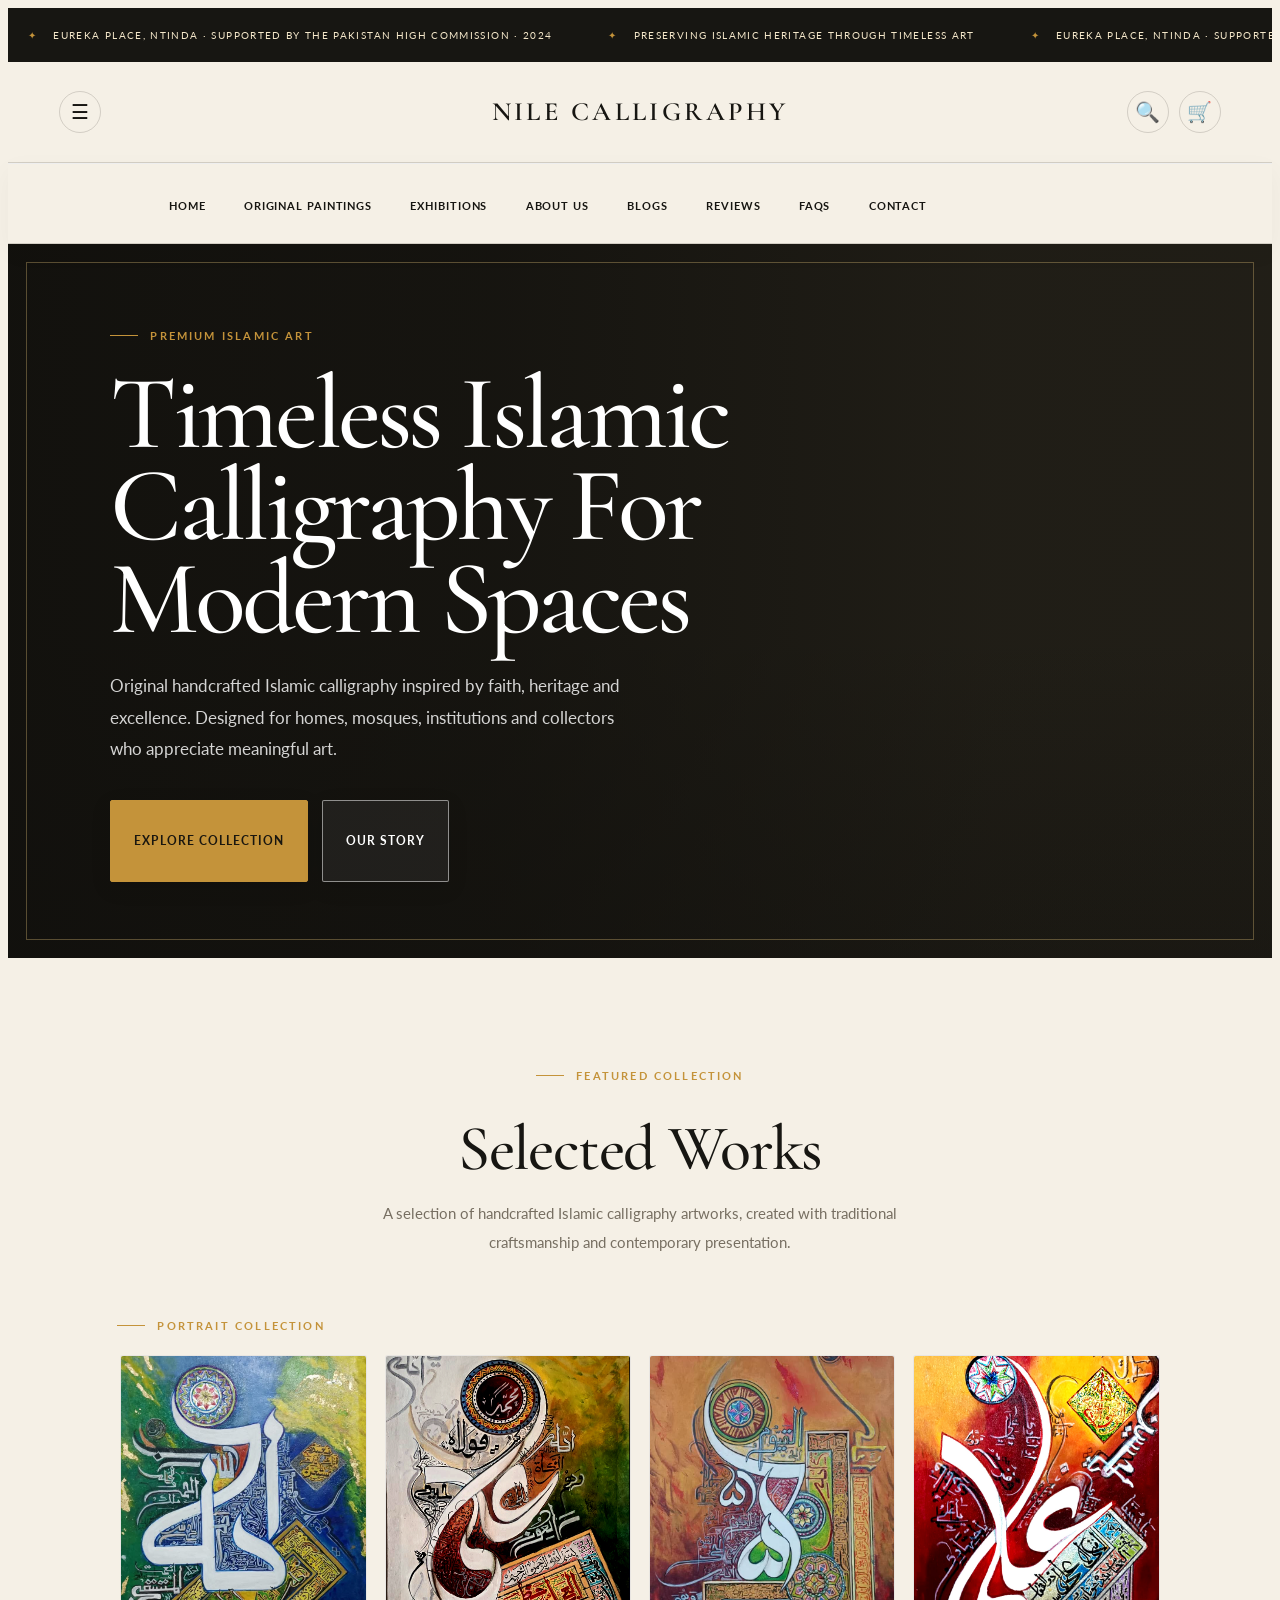
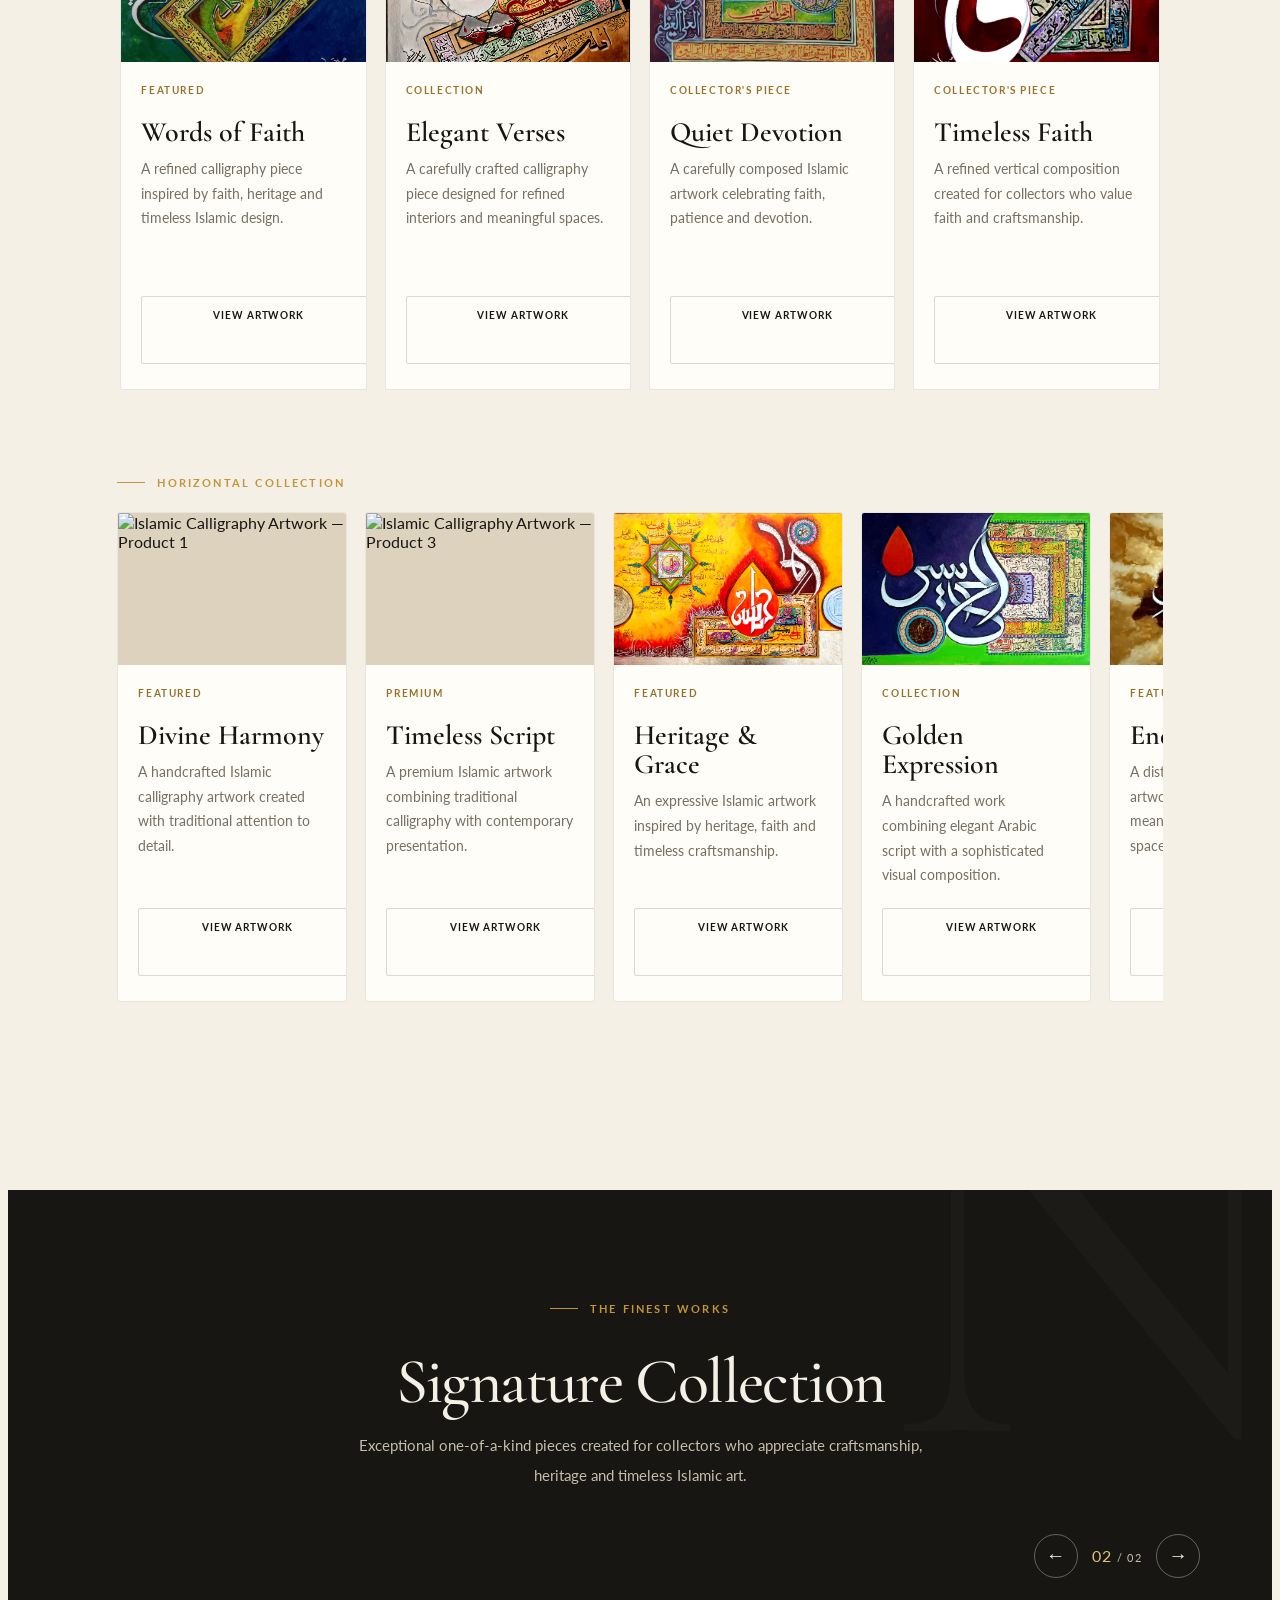
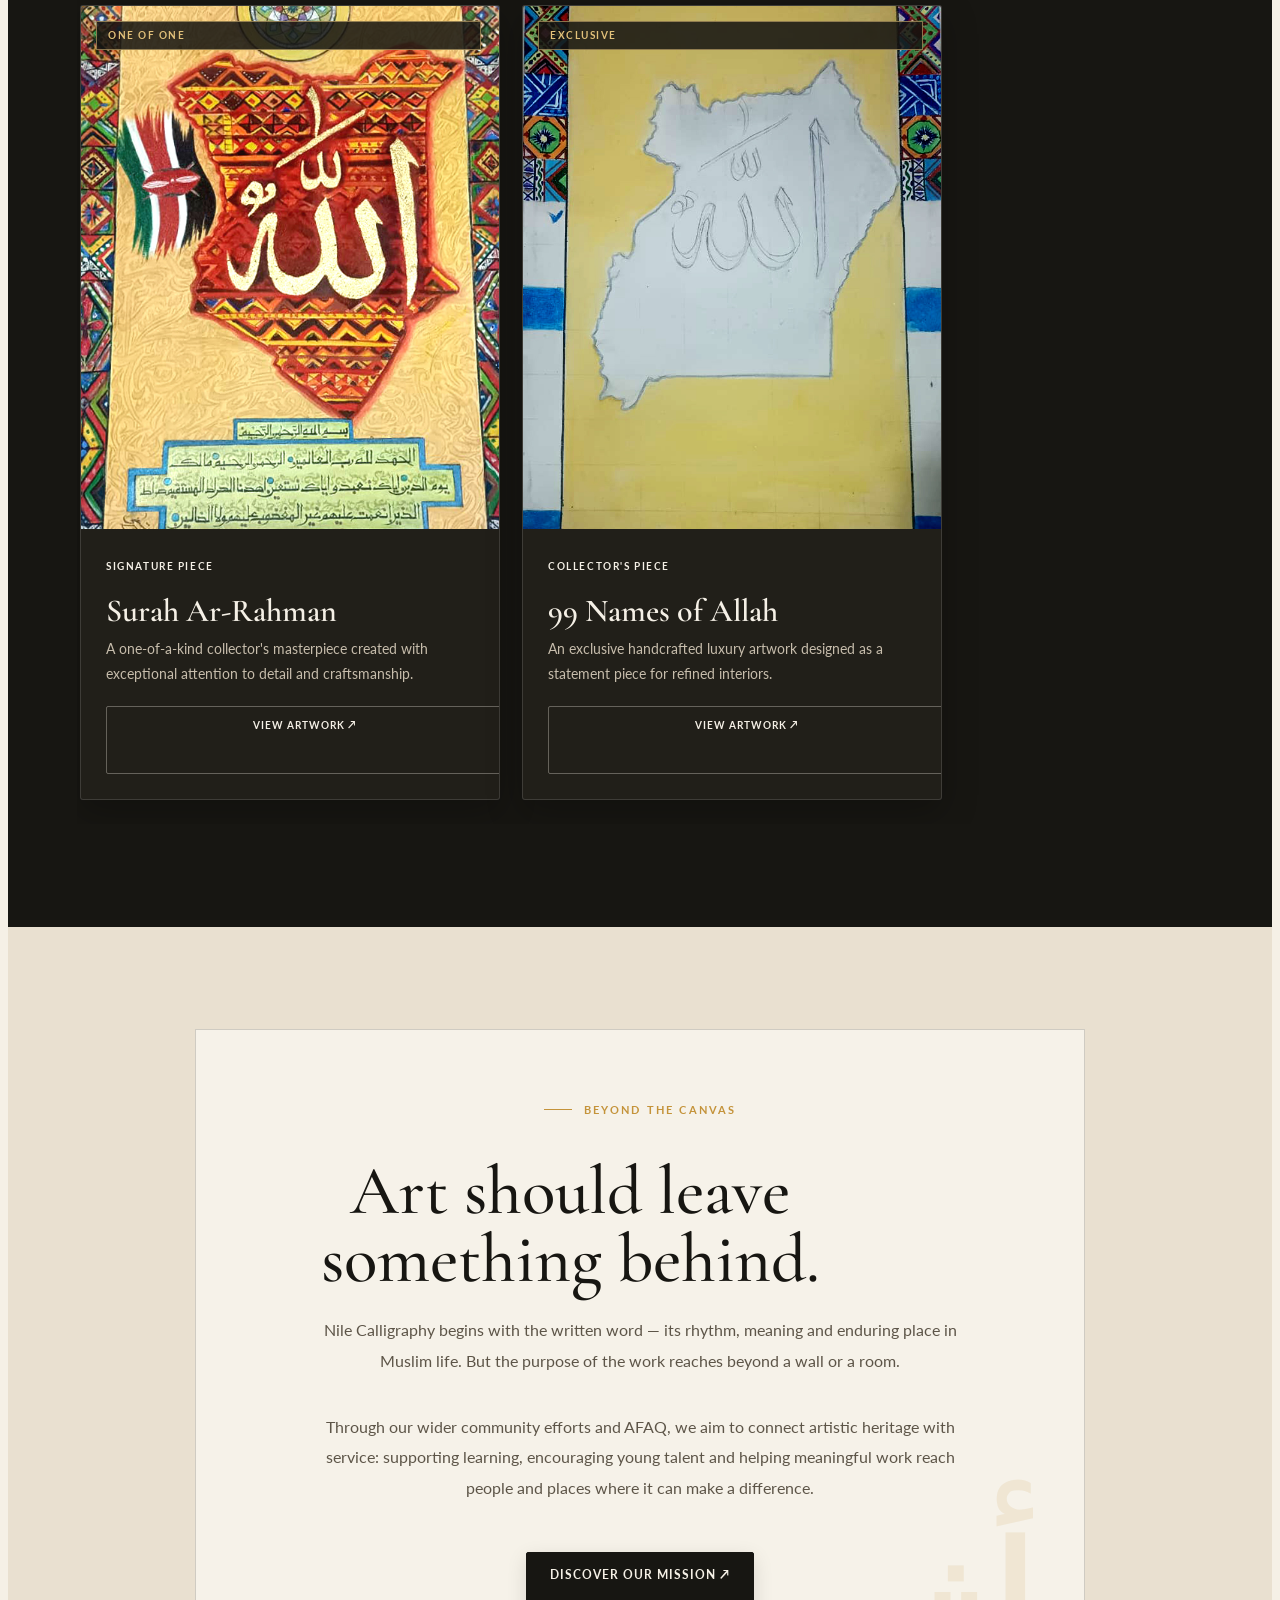
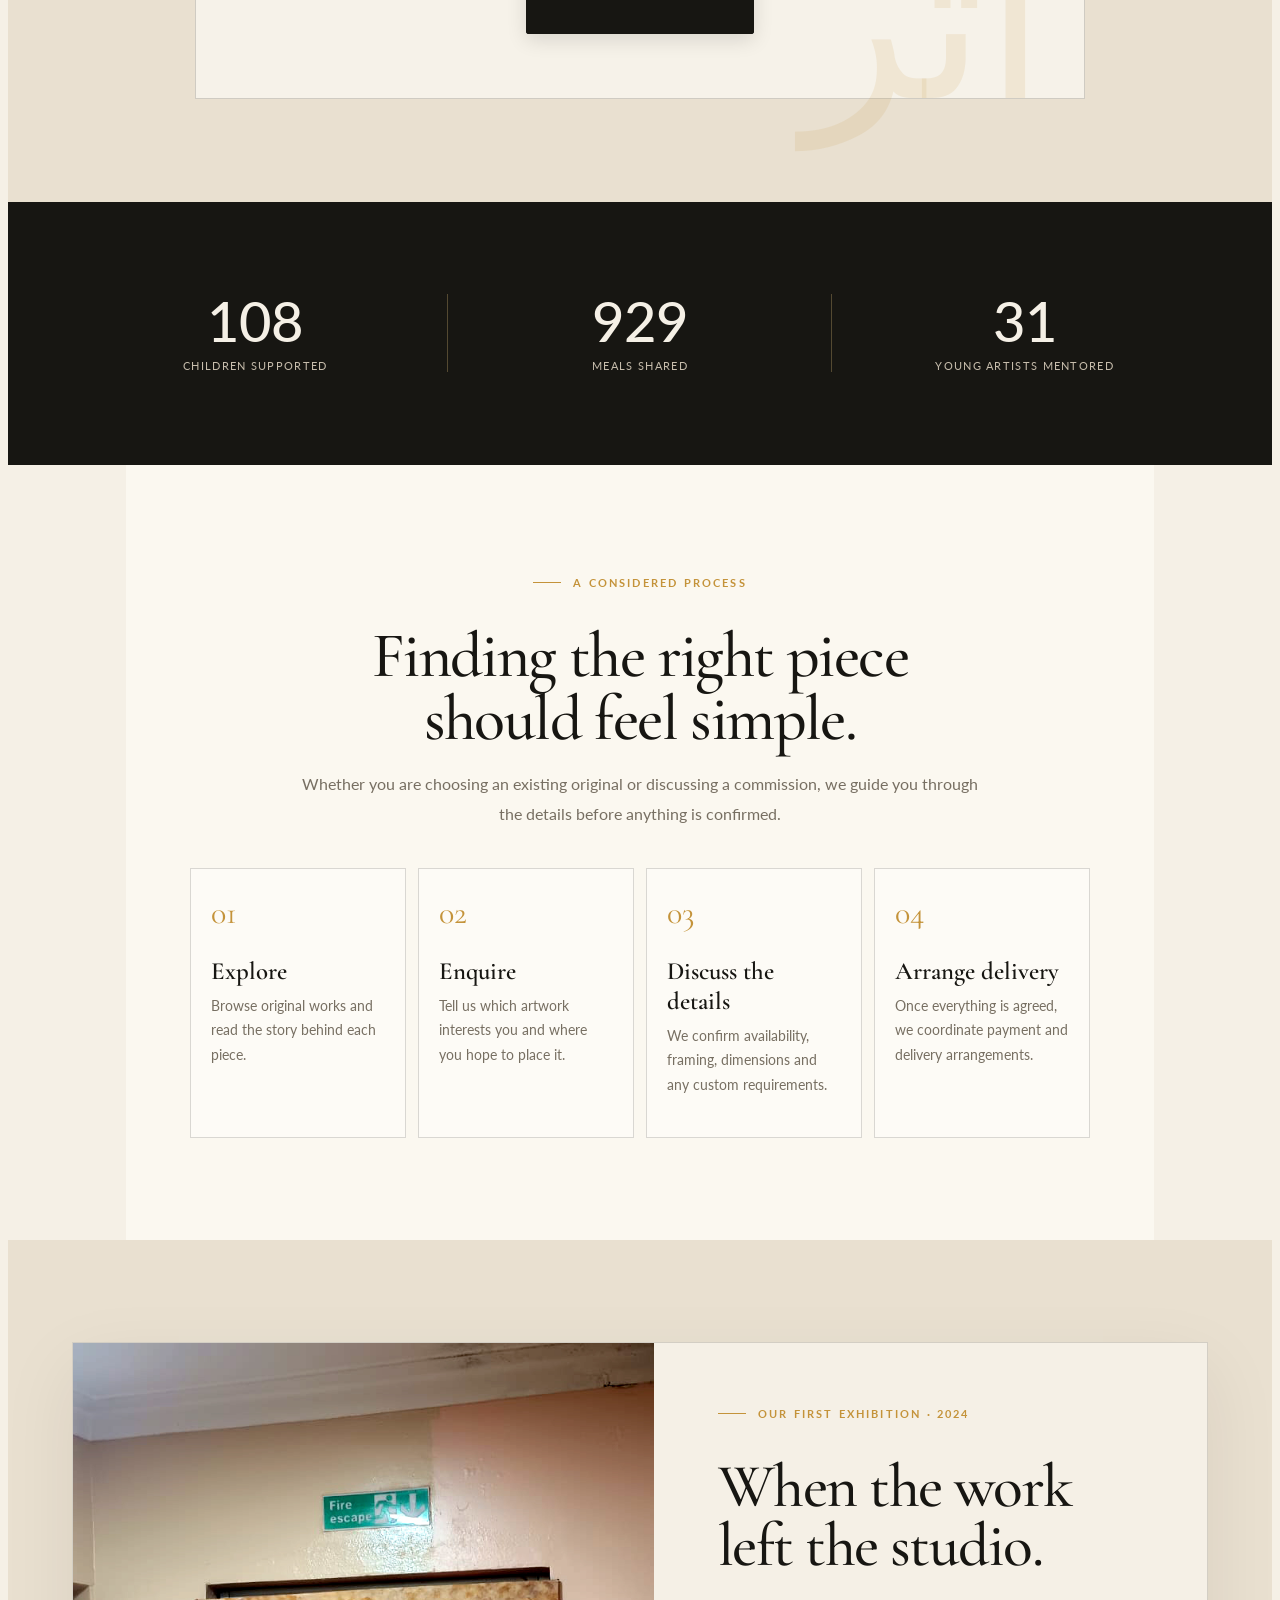
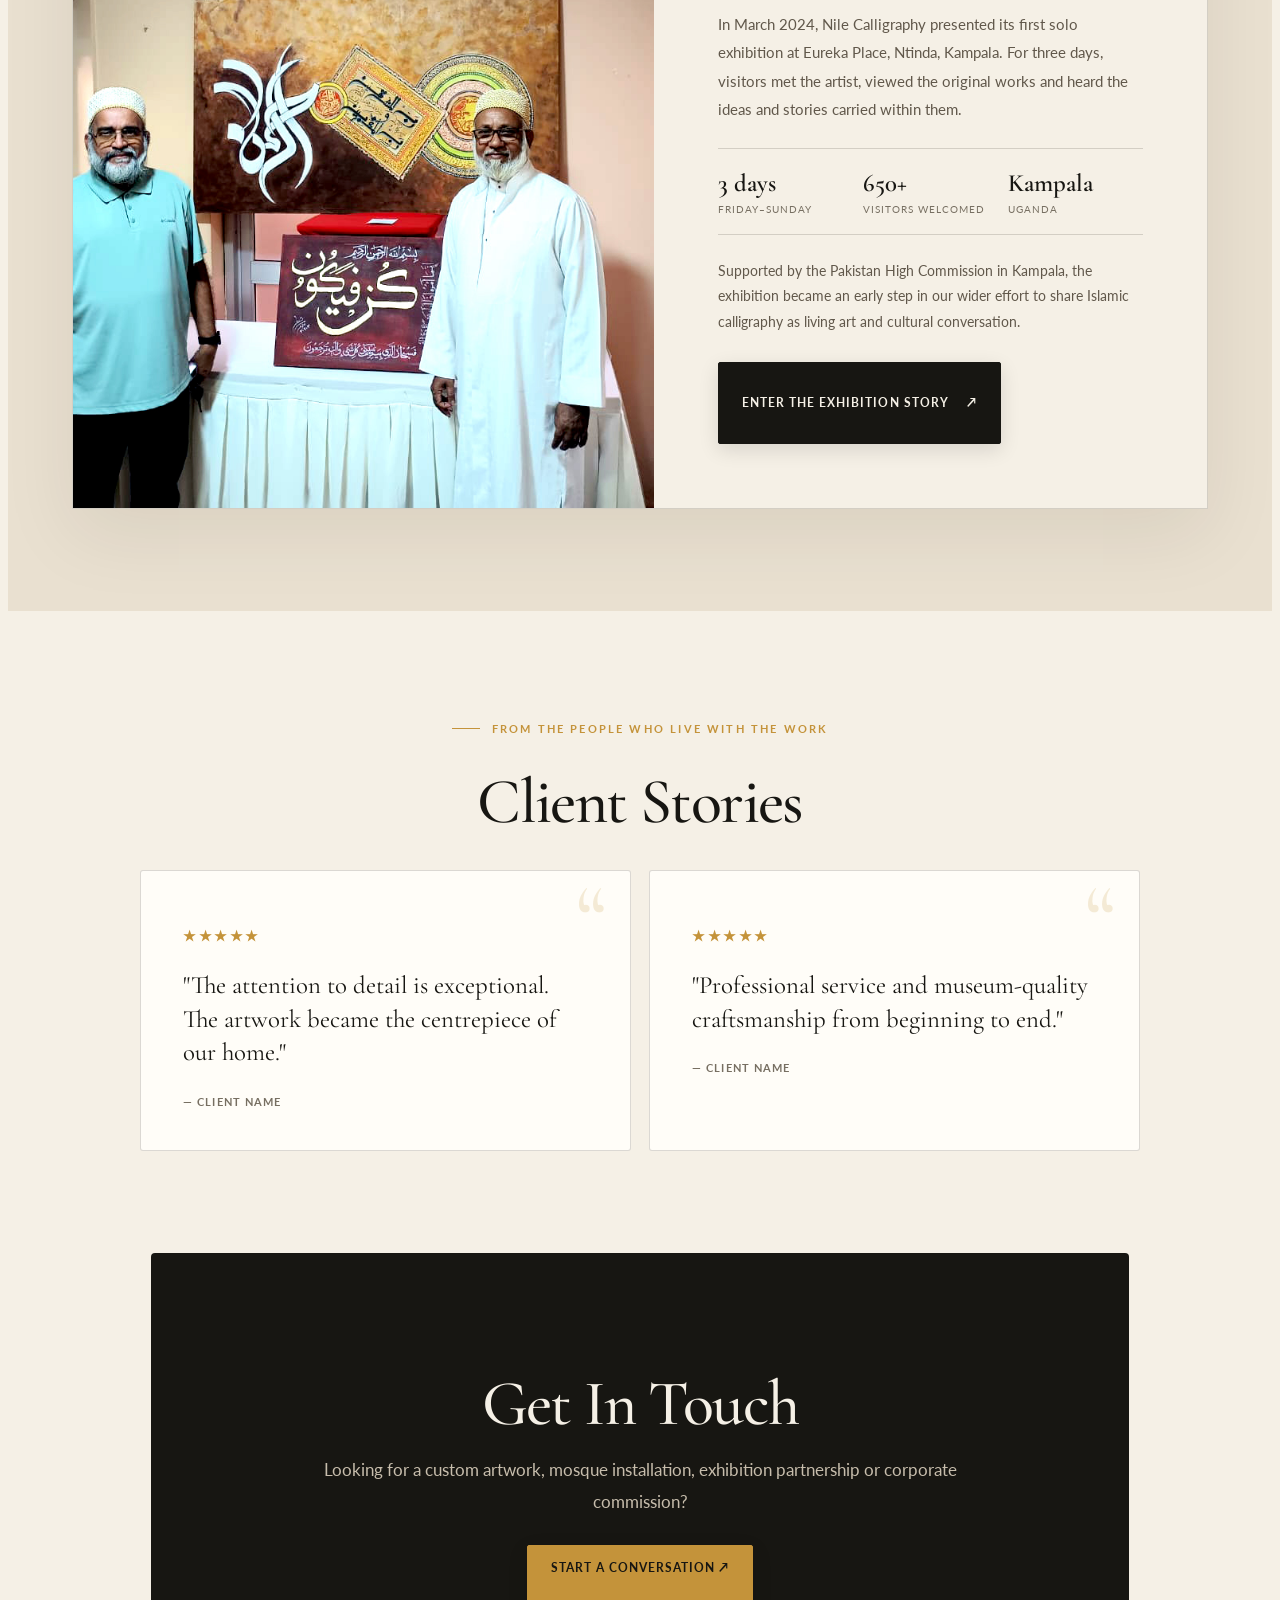
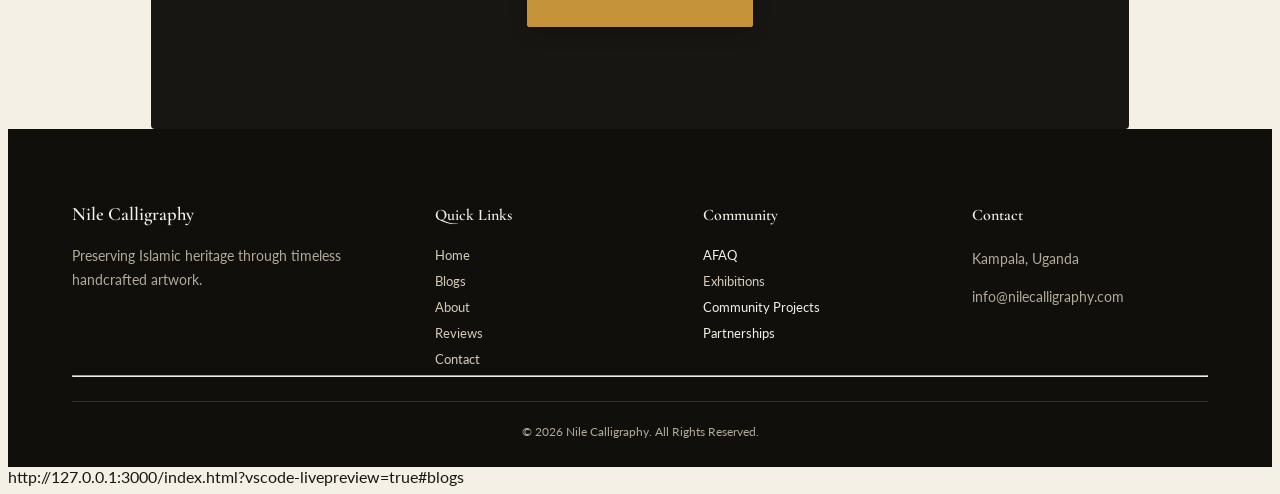
==== index.html @ 3a368642 "Version 2.5 Version 2.5 with mobile responsiveness and art work pics" ====
<!DOCTYPE html>

<html lang="en">
<head>
<meta charset="utf-8"/>
<meta content="width=device-width, initial-scale=1.0" name="viewport"/>
<meta content="Nile Calligraphy creates premium handcrafted Islamic calligraphy, luxury Arabic artwork and meaningful collections inspired by faith, heritage and excellence." name="description"/>
<meta content="Islamic Calligraphy, Arabic Art, Uganda, Luxury Art, Nile Calligraphy" name="keywords"/>
<meta content="Nile Calligraphy" name="author"/>
<title>
        Nile Calligraphy | Premium Islamic Art
    </title>
<link href="css/variables.css" rel="stylesheet"/>
<link href="css/style.css" rel="stylesheet"/>
<link href="css/header.css" rel="stylesheet"/>
<link href="css/hero.css" rel="stylesheet"/>
<link href="css/products.css" rel="stylesheet"/>
<link href="css/sections.css" rel="stylesheet"/>
<link href="css/footer.css" rel="stylesheet"/>
<link href="css/responsive.css" rel="stylesheet"/>
<link href="css/homepage-premium.css" rel="stylesheet"/>
<link href="https://fonts.googleapis.com" rel="preconnect"/>
<link crossorigin="" href="https://fonts.gstatic.com" rel="preconnect"/>
<link href="https://fonts.googleapis.com/css2?family=Cormorant+Garamond:wght@500;600;700&amp;family=Lato:wght@300;400;700&amp;display=swap" rel="stylesheet"/>
</head>
<body>
<!-- Announcement -->
<div aria-label="Exhibition recognition" class="announcement">
<div class="announcement-track">
<span>Eureka Place, Ntinda · Supported by the Pakistan High Commission · 2024</span>
<span aria-hidden="true">Preserving Islamic heritage through timeless art</span>
<span aria-hidden="true">Eureka Place, Ntinda · Supported by the Pakistan High Commission · 2024</span>
<span aria-hidden="true">Preserving Islamic heritage through timeless art</span>
</div>
</div>
<!-- Header -->
<header class="top-header">
<div class="left-tools">
<button aria-controls="primary-nav" aria-expanded="false" aria-label="Open navigation" class="menu-btn">

                ☰

            </button>
</div>
<div class="logo">
<a href="index.html">
<h1>

                    NILE CALLIGRAPHY

                </h1>
</a>
</div>
<div class="right-tools">
<button aria-label="Search">

                🔍

            </button>
<button aria-label="Shopping Cart">

                🛒

            </button>
</div>
</header>
<!-- Navigation -->
<nav id="primary-nav">
<ul>
<li><a href="index.html">Home</a></li>
<li><a href="pages/original-paintings.html">Original Paintings</a></li>
<li><a href="pages/exhibitions.html">Exhibitions</a></li>
<li><a href="pages/about.html">About Us</a></li>
<li><a href="pages/blogs.html">Blogs</a></li>
<li><a href="pages/reviews.html">Reviews</a></li>
<li><a href="pages/FAQ.html">FAQs</a></li>
<li><a href="pages/contact.html">Contact</a></li>
</ul>
</nav>
<main>
<!-- Hero -->
<section aria-labelledby="hero-title" class="hero" id="home">
<div class="hero-overlay">
<div class="hero-content">
<span class="hero-tag">

                        Premium Islamic Art

                    </span>
<h2 id="hero-title">

                        Timeless Islamic<br/>

                        Calligraphy For<br/>

                        Modern Spaces

                    </h2>
<p>

                        Original handcrafted Islamic calligraphy inspired by faith,
                        heritage and excellence. Designed for homes, mosques,
                        institutions and collectors who appreciate meaningful art.

                    </p>
<div class="hero-buttons">
<a class="primary-btn" href="#shop">

                            Explore Collection

                        </a>
<a class="secondary-btn" href="#about">

                            Our Story

                        </a>
</div>
</div>
</div>
</section>
<!-- ===========================================
     FEATURED COLLECTION
=========================================== -->
<section aria-labelledby="collection-title" class="gallery reveal-section" id="collection">
<div class="section-header">
<span class="section-tag">
            Featured Collection
        </span>
<h2 id="collection-title">Selected Works</h2>
<p>
            A selection of handcrafted Islamic calligraphy artworks,
            created with traditional craftsmanship and contemporary
            presentation.
        </p>
</div>
<!-- Portrait Collection -->
<div class="artwork-row-section">
<div class="artwork-row-header">
<span class="section-tag">Portrait Collection</span>
</div>
<div class="artwork-row">
<article class="gallery-card">
<div class="gallery-image portrait-image">
<img alt="Islamic Calligraphy Artwork — Product 2" loading="lazy" src="images/product2.jpeg"/>
</div>
<div class="gallery-card-content">
<span class="gallery-card-tag">Featured</span>
<h3>Words of Faith</h3>
<p>A refined calligraphy piece inspired by faith, heritage and timeless Islamic design.</p>
<a class="primary-btn" href="pages/original-paintings.html#words-of-faith">View Artwork</a>
</div>
</article>
<article class="gallery-card">
<div class="gallery-image portrait-image">
<img alt="Islamic Calligraphy Artwork — Product 4" loading="lazy" src="images/product4.jpg"/>
</div>
<div class="gallery-card-content">
<span class="gallery-card-tag">Collection</span>
<h3>Elegant Verses</h3>
<p>A carefully crafted calligraphy piece designed for refined interiors and meaningful spaces.</p>
<a class="primary-btn" href="pages/original-paintings.html#elegant-verses">View Artwork</a>
</div>
</article>
<article class="gallery-card">
<div class="gallery-image portrait-image">
<img alt="Islamic Calligraphy Artwork — Product 8" loading="lazy" src="images/product8.jpeg"/>
</div>
<div class="gallery-card-content">
<span class="gallery-card-tag">Collector's Piece</span>
<h3>Quiet Devotion</h3>
<p>A carefully composed Islamic artwork celebrating faith, patience and devotion.</p>
<a class="primary-btn" href="pages/original-paintings.html#quiet-devotion">View Artwork</a>
</div>
</article>
<article class="gallery-card">
<div class="gallery-image portrait-image">
<img alt="Islamic Calligraphy Artwork — Product 11" loading="lazy" src="images/product11.jpg"/>
</div>
<div class="gallery-card-content">
<span class="gallery-card-tag">Collector's Piece</span>
<h3>Timeless Faith</h3>
<p>A refined vertical composition created for collectors who value faith and craftsmanship.</p>
<a class="primary-btn" href="pages/original-paintings.html#timeless-faith">View Artwork</a>
</div>
</article>
</div>
</div>
<!-- Horizontal Collection -->
<div class="artwork-row-section horizontal-artwork-section">
<div class="artwork-row-header">
<span class="section-tag">Horizontal Collection</span>
</div>
<div class="artwork-row">
<article class="gallery-card">
<div class="gallery-image horizontal-image">
<img alt="Islamic Calligraphy Artwork — Product 1" loading="lazy" src="images/product1.jpg"/>
</div>
<div class="gallery-card-content">
<span class="gallery-card-tag">Featured</span>
<h3>Divine Harmony</h3>
<p>A handcrafted Islamic calligraphy artwork created with traditional attention to detail.</p>
<a class="primary-btn" href="pages/original-paintings.html#divine-harmony">View Artwork</a>
</div>
</article>
<article class="gallery-card">
<div class="gallery-image horizontal-image">
<img alt="Islamic Calligraphy Artwork — Product 3" loading="lazy" src="images/product3.jpg"/>
</div>
<div class="gallery-card-content">
<span class="gallery-card-tag">Premium</span>
<h3>Timeless Script</h3>
<p>A premium Islamic artwork combining traditional calligraphy with contemporary presentation.</p>
<a class="primary-btn" href="pages/original-paintings.html#timeless-script">View Artwork</a>
</div>
</article>
<article class="gallery-card">
<div class="gallery-image horizontal-image">
<img alt="Islamic Calligraphy Artwork — Product 5" loading="lazy" src="images/product5.jpg"/>
</div>
<div class="gallery-card-content">
<span class="gallery-card-tag">Featured</span>
<h3>Heritage &amp; Grace</h3>
<p>An expressive Islamic artwork inspired by heritage, faith and timeless craftsmanship.</p>
<a class="primary-btn" href="pages/original-paintings.html#heritage-grace">View Artwork</a>
</div>
</article>
<article class="gallery-card">
<div class="gallery-image horizontal-image">
<img alt="Islamic Calligraphy Artwork — Product 6" loading="lazy" src="images/product6.jpg"/>
</div>
<div class="gallery-card-content">
<span class="gallery-card-tag">Collection</span>
<h3>Golden Expression</h3>
<p>A handcrafted work combining elegant Arabic script with a sophisticated visual composition.</p>
<a class="primary-btn" href="pages/original-paintings.html#golden-expression">View Artwork</a>
</div>
</article>
<article class="gallery-card">
<div class="gallery-image horizontal-image">
<img alt="Islamic Calligraphy Artwork — Product 7" loading="lazy" src="images/product7.jpg"/>
</div>
<div class="gallery-card-content">
<span class="gallery-card-tag">Featured</span>
<h3>Enduring Beauty</h3>
<p>A distinctive calligraphy artwork created to bring meaning and character to a space.</p>
<a class="primary-btn" href="pages/original-paintings.html#enduring-beauty">View Artwork</a>
</div>
</article>
<article class="gallery-card">
<div class="gallery-image horizontal-image">
<img alt="Islamic Calligraphy Artwork — Product 9" loading="lazy" src="images/product9.jpg"/>
</div>
<div class="gallery-card-content">
<span class="gallery-card-tag">Premium</span>
<h3>Legacy in Script</h3>
<p>A premium handcrafted piece inspired by Islamic heritage and artistic tradition.</p>
<a class="primary-btn" href="pages/original-paintings.html#legacy-in-script">View Artwork</a>
</div>
</article>
<article class="gallery-card">
<div class="gallery-image horizontal-image">
<img alt="Islamic Calligraphy Artwork — Product 10" loading="lazy" src="images/product10.jpg"/>
</div>
<div class="gallery-card-content">
<span class="gallery-card-tag">Collection</span>
<h3>Golden Heritage</h3>
<p>A contemporary interpretation of traditional Islamic calligraphy and craftsmanship.</p>
<a class="primary-btn" href="pages/original-paintings.html#golden-heritage">View Artwork</a>
</div>
</article>
<article class="gallery-card">
<div class="gallery-image horizontal-image">
<img alt="Islamic Calligraphy Artwork — Product 12" loading="lazy" src="images/product12.jpg"/>
</div>
<div class="gallery-card-content">
<span class="gallery-card-tag">Featured</span>
<h3>Crafted Legacy</h3>
<p>A distinctive Islamic artwork created with patience, precision and traditional craft.</p>
<a class="primary-btn" href="pages/original-paintings.html#crafted-legacy">View Artwork</a>
</div>
</article>
</div>
</div>
</section>
<!-- Signature Collection -->
<section aria-labelledby="signature-title" class="products signature-collection reveal-section" id="originals">
<div class="section-header">
<span class="section-tag">
                    The Finest Works
                </span>
<h2 id="signature-title">Signature Collection</h2>
<p>
                    Exceptional one-of-a-kind pieces created for collectors
                    who appreciate craftsmanship, heritage and timeless Islamic art.
                </p>
</div>
<div aria-label="Signature collection controls" class="signature-controls">
<button aria-label="Previous signature artwork" class="signature-arrow" data-signature-prev="" type="button">←</button>
<span class="signature-counter"><span data-signature-current="">01</span><span class="counter-divider"> / </span>02</span>
<button aria-label="Next signature artwork" class="signature-arrow" data-signature-next="" type="button">→</button>
</div>
<div class="product-row signature-track">
<!-- Signature Artwork 1 -->
<article class="card signature-card">
<div class="signature-image">
<img alt="Original signature calligraphy artwork — Special 1" loading="lazy" src="images/Special1.jpg"/>
<span class="signature-badge">
                            One of One
                        </span>
</div>
<div class="card-content">
<span class="gallery-card-tag">
                            Signature Piece
                        </span>
<h3>Surah Ar-Rahman</h3>
<p>
                            A one-of-a-kind collector's masterpiece created
                            with exceptional attention to detail and craftsmanship.
                        </p>
<a class="primary-btn" href="pages/original-paintings.html#surah-ar-rahman">View Artwork <span aria-hidden="true">↗</span></a>
</div>
</article>
<!-- Signature Artwork 2 -->
<article class="card signature-card">
<div class="signature-image">
<img alt="Original signature calligraphy artwork — Special 2" loading="lazy" src="images/Special2.jpg"/>
<span class="signature-badge">
                            Exclusive
                        </span>
</div>
<div class="card-content">
<span class="gallery-card-tag">
                            Collector's Piece
                        </span>
<h3>99 Names of Allah</h3>
<p>
                            An exclusive handcrafted luxury artwork designed
                            as a statement piece for refined interiors.
                        </p>
<a class="primary-btn" href="pages/original-paintings.html#99-names-of-allah">View Artwork <span aria-hidden="true">↗</span></a>
</div>
</article>
</div>
</section>
<!-- About AFAQ -->
<section class="about-afaq" id="about">
<div class="about-container">
<div class="about-text">
<span class="section-tag">Beyond the canvas</span>
<h2>Art should leave something behind.</h2>
<p>Nile Calligraphy begins with the written word — its rhythm, meaning and enduring place in Muslim life. But the purpose of the work reaches beyond a wall or a room.</p>
<p>Through our wider community efforts and AFAQ, we aim to connect artistic heritage with service: supporting learning, encouraging young talent and helping meaningful work reach people and places where it can make a difference.</p>
<a class="primary-btn" href="pages/about.html">Discover our mission <span aria-hidden="true">↗</span></a>
</div>
</div>
</section>
<!-- Community Impact -->
<section aria-label="Community impact" class="stats reveal-section">
<div>
<h2 class="stat-number" data-count="140" data-suffix="+">0</h2>
<p>Children Supported</p>
</div>
<div>
<h2 class="stat-number" data-count="1200" data-suffix="+">0</h2>
<p>Meals Shared</p>
</div>
<div>
<h2 class="stat-number" data-count="40" data-suffix="+">0</h2>
<p>Young Artists Mentored</p>
</div>
</section>
<!-- How To Order -->
<section aria-labelledby="ordering-title" class="ordering reveal-section" id="how-to-order">
<div class="ordering-intro">
<span class="section-tag">A considered process</span>
<h2 id="ordering-title">Finding the right piece should feel simple.</h2>
<p>Whether you are choosing an existing original or discussing a commission, we guide you through the details before anything is confirmed.</p>
</div>
<div class="order-steps">
<article class="order-step"><span class="step-number">01</span><h3>Explore</h3><p>Browse original works and read the story behind each piece.</p></article>
<article class="order-step"><span class="step-number">02</span><h3>Enquire</h3><p>Tell us which artwork interests you and where you hope to place it.</p></article>
<article class="order-step"><span class="step-number">03</span><h3>Discuss the details</h3><p>We confirm availability, framing, dimensions and any custom requirements.</p></article>
<article class="order-step"><span class="step-number">04</span><h3>Arrange delivery</h3><p>Once everything is agreed, we coordinate payment and delivery arrangements.</p></article>
</div>
</section>
<!-- Exhibitions Preview -->
<section aria-labelledby="exhibition-title" class="exhibition-preview reveal-section" id="exhibitions">
<div class="exhibition-preview-inner">
<div class="exhibition-preview-image">
<img alt="Nile Calligraphy exhibition — artwork and visitors" loading="lazy" src="images/exh3.jpg"/>
</div>
<div class="exhibition-preview-content">
<span class="section-tag">Our first exhibition · 2024</span>
<h2 id="exhibition-title">When the work left the studio.</h2>
<p>In March 2024, Nile Calligraphy presented its first solo exhibition at Eureka Place, Ntinda, Kampala. For three days, visitors met the artist, viewed the original works and heard the ideas and stories carried within them.</p>
<div class="exhibition-facts"><span><strong>3 days</strong><small>Friday–Sunday</small></span><span><strong>650+</strong><small>Visitors welcomed</small></span><span><strong>Kampala</strong><small>Uganda</small></span></div>
<p class="exhibition-note">Supported by the Pakistan High Commission in Kampala, the exhibition became an early step in our wider effort to share Islamic calligraphy as living art and cultural conversation.</p>
<a class="primary-btn" href="pages/exhibitions.html">Enter the exhibition story <span aria-hidden="true">↗</span></a>
</div>
</div>
</section>
<!-- Testimonials -->
<section aria-labelledby="reviews-title" class="reviews reveal-section" id="reviews">
<span class="section-tag">From the people who live with the work</span><h2 id="reviews-title">Client Stories</h2>
<div class="review-grid">
<article class="review-card" tabindex="0">
<h3>★★★★★</h3>
<p>

                        "The attention to detail is exceptional.
                        The artwork became the centrepiece of our home."

                    </p>
<strong>

                        — Client Name

                    </strong>
</article>
<article class="review-card" tabindex="0">
<h3>★★★★★</h3>
<p>

                        "Professional service and museum-quality
                        craftsmanship from beginning to end."

                    </p>
<strong>

                        — Client Name

                    </strong>
</article>
</div>
</section>
<!-- Contact -->
<section class="contact" id="contact">
<h2>Get In Touch</h2>
<p>

                Looking for a custom artwork, mosque installation,
                exhibition partnership or corporate commission?

            </p>
<a class="primary-btn" href="pages/contact.html">Start a conversation <span aria-hidden="true">↗</span></a>
</section>
<!-- Footer -->
<footer>
<div class="footer-container">
<div>
<h3>Nile Calligraphy</h3>
<p>

                        Preserving Islamic heritage through timeless
                        handcrafted artwork.

                    </p>
</div>
<div>
<h4>Quick Links</h4>
<ul>
<li> <a href="index.html">Home</a></li>
<li> <a href="pages/blogs.html">Blogs</a></li>
<li>
<a href="pages/about.html">About</a>
</li>
<li> <a href="pages/reviews.html">Reviews</a></li>
<li> <a href="pages/contact.html">Contact</a></li>
</ul>
</div>
<div>
<h4>Community</h4>
<ul>
<li>AFAQ</li>
<li><a href="pages/exhibitions.html">Exhibitions</a></li>
<li>Community Projects</li>
<li>Partnerships</li>
</ul>
</div>
<div>
<h4>Contact</h4>
<p>Kampala, Uganda</p>
<p>info@nilecalligraphy.com</p>
</div>
</div>
<hr/>
<p class="copyright">

                © 2026 Nile Calligraphy. All Rights Reserved.

            </p>
</footer>
<script src="js/script.js"></script>
<script defer="" src="js/homepage-premium.js"></script>
</main></body>
</html>http://127.0.0.1:3000/index.html?vscode-livepreview=true#blogs
---- css/header.css ----
/* ===========================================
   NILE CALLIGRAPHY — HEADER
=========================================== */


/* ===========================================
   ANNOUNCEMENT BAR
=========================================== */

.announcement {
    background: var(--primary);

    color: var(--white);

    text-align: center;

    padding: 10px 20px;

    font-size: 13px;

    letter-spacing: 0.8px;

    font-weight: 400;

    border-bottom: 1px solid var(--border);
}


/* ===========================================
   MAIN HEADER
=========================================== */

.top-header {
    display: grid;

    grid-template-columns: 1fr auto 1fr;

    align-items: center;

    background: var(--white);

    padding: 24px 40px;

    border-bottom: 1px solid var(--border);
}


/* ===========================================
   HEADER TOOLS
=========================================== */

.left-tools,
.right-tools {
    display: flex;

    align-items: center;
}

.left-tools {
    justify-self: start;
}

.right-tools {
    justify-self: end;

    gap: 18px;
}


/* ===========================================
   HEADER BUTTONS
=========================================== */

.left-tools button,
.right-tools button {
    background: transparent;

    color: var(--primary);

    font-size: 20px;

    width: 42px;

    height: 42px;

    display: flex;

    align-items: center;

    justify-content: center;

    border-radius: 50%;
}

.left-tools button:hover,
.right-tools button:hover {
    background: rgba(198, 161, 91, 0.12);

    color: var(--secondary);
}


/* ===========================================
   LOGO
=========================================== */

.logo {
    text-align: center;
}

.logo h1 {
    font-family: var(--heading);

    font-size: 32px;

    font-weight: 600;

    letter-spacing: 6px;

    color: var(--primary);

    line-height: 1;

    white-space: nowrap;
}


/* ===========================================
   NAVIGATION
=========================================== */

nav {
    background: var(--white);

    border-top: 1px solid #eeeeee;

    border-bottom: 1px solid #eeeeee;

    padding: 16px 20px;

    box-shadow: 0 3px 12px rgba(0, 0, 0, 0.04);

    position: relative;

    z-index: 10;
}

nav ul {
    display: flex;

    justify-content: center;

    align-items: center;

    gap: 45px;

    list-style: none;

    flex-wrap: wrap;

    max-width: 1000px;

    margin: 0 auto;
}


/* ===========================================
   NAVIGATION LINKS
=========================================== */

nav a {
    position: relative;

    text-decoration: none;

    color: var(--primary);

    font-family: var(--body);

    font-size: 14px;

    font-weight: 700;

    letter-spacing: 0.8px;

    padding-bottom: 6px;

    transition: 0.3s ease;
}


/* ===========================================
   NAVIGATION HOVER
=========================================== */

nav a::after {
    content: "";

    position: absolute;

    left: 0;

    bottom: 0;

    width: 0;

    height: 2px;

    background: var(--secondary);

    transition: 0.3s ease;
}

nav a:hover {
    color: var(--secondary);
}

nav a:hover::after {
    width: 100%;
}

/* Homepage navigation interactions */
@media (max-width: 768px) {
  #site-nav { display: none; }
  #site-nav.nav-open { display: block; }
  #site-nav.nav-open ul { display: flex; flex-direction: column; align-items: stretch; gap: 0; }
  #site-nav.nav-open li { border-bottom: 1px solid var(--border); }
  #site-nav.nav-open a { display: block; padding: 13px 5px; font-size: 14px; }
}
.menu-btn[aria-expanded="true"] { color: var(--secondary); }
---- css/products.css ----
/* ===========================================
   NILE CALLIGRAPHY — PRODUCTS
=========================================== */

.products {
    background: var(--background);
}


/* ===========================================
   PRODUCT ROW
=========================================== */

.product-row {
    display: flex;

    gap: 32px;

    overflow-x: auto;

    padding: 5px 5px 25px;

    scrollbar-width: thin;

    scrollbar-color: var(--secondary) transparent;
}


/* ===========================================
   PRODUCT CARD
=========================================== */

.card {
    flex: 0 0 330px;

    background: var(--white);

    overflow: hidden;

    border: 1px solid var(--border);

    border-radius: 3px;

    box-shadow: var(--shadow-soft);

    transition:
        transform 0.4s ease,
        box-shadow 0.4s ease;
}

.card:hover {
    transform: translateY(-8px);

    box-shadow: var(--shadow-luxury);
}

/* ===========================================
   GALLERY IMAGE
=========================================== */

.gallery-image {
    width: 100%;
    overflow: hidden;
    background: #EAE5DB;

    display: flex;
    align-items: center;
    justify-content: center;
}

/* Portrait artwork */
.gallery-image.portrait-image {
    aspect-ratio: 4 / 5;
}

/* Horizontal artwork */
.gallery-image.horizontal-image {
    aspect-ratio: 3 / 2;
}

.gallery-image img {
    width: 100%;
    height: 100%;

    object-fit: contain;
    object-position: center;

    display: block;

    transition: transform 0.6s ease;
}

.gallery-card:hover .gallery-image img {
    transform: scale(1.025);
}

/* ===========================================
   CARD CONTENT
=========================================== */

.card-content {
    padding: 26px 25px 28px;
}

.card h3 {
    font-family: var(--heading);

    font-size: 29px;

    font-weight: 600;

    color: var(--primary);

    margin-bottom: 9px;
}

.card p {
    color: var(--muted);

    margin-bottom: 22px;

    font-size: 15px;

    line-height: 1.7;
}


/* ===========================================
   PRODUCT BUTTON
=========================================== */

.card .primary-btn {
    width: 100%;

    background: var(--primary);

    color: var(--white);

    border: 1px solid var(--primary);
}

.card .primary-btn:hover {
    background: var(--secondary);

    color: var(--primary);

    border-color: var(--secondary);
}


/* ===========================================
   SCROLLBAR
=========================================== */

.product-row::-webkit-scrollbar {
    height: 6px;
}

.product-row::-webkit-scrollbar-track {
    background: transparent;
}

.product-row::-webkit-scrollbar-thumb {
    background: rgba(198, 161, 91, 0.5);

    border-radius: 10px;
}

.product-row::-webkit-scrollbar-thumb:hover {
    background: var(--secondary);
}


/* ===========================================
   MOBILE
=========================================== */
@media (max-width: 768px) {

    .gallery-card {
        flex-basis: 285px;
    }
}

@media (max-width: 480px) {

    .gallery-card {
        flex-basis: 270px;
    }
}

/* ===========================================
   SIGNATURE COLLECTION
=========================================== */

.signature-collection {
    background: var(--primary);

    color: var(--white);
}

.signature-collection .section-header h2 {
    color: var(--white);
}

.signature-collection .section-header p {
    color: rgba(255, 255, 255, 0.68);
}


/* ===========================================
   SIGNATURE CARD
=========================================== */

.signature-card {
    flex: 0 0 390px;

    background: #181818;

    border: 1px solid rgba(198, 161, 91, 0.28);

    box-shadow:
        0 12px 35px rgba(0, 0, 0, 0.25);
}

.signature-card:hover {
    box-shadow:
        0 20px 50px rgba(0, 0, 0, 0.38);
}


/* ===========================================
   SIGNATURE IMAGE
=========================================== */

.signature-image {
    position: relative;

    width: 100%;

    height: 470px;

    overflow: hidden;

    background: #EAE5DB;
}

.signature-image img {
    width: 100%;

    height: 100%;

    object-fit: cover;

    object-position: center;

    transition: transform 0.6s ease;
}

.signature-card:hover .signature-image img {
    transform: scale(1.025);
}


/* ===========================================
   SIGNATURE BADGE
=========================================== */

.signature-badge {
    position: absolute;

    top: 18px;

    right: 18px;

    padding: 8px 13px;

    background: rgba(17, 17, 17, 0.88);

    color: var(--secondary);

    border: 1px solid rgba(198, 161, 91, 0.55);

    font-size: 10px;

    font-weight: 700;

    text-transform: uppercase;

    letter-spacing: 1.8px;
}


/* ===========================================
   SIGNATURE CONTENT
=========================================== */

.signature-card .card-content {
    padding: 28px 27px 30px;
}

.signature-card .gallery-card-tag {
    color: var(--secondary);
}

.signature-card h3 {
    color: var(--white);

    font-size: 32px;

    margin-bottom: 12px;
}

.signature-card p {
    color: rgba(255, 255, 255, 0.68);

    font-size: 15px;

    line-height: 1.75;

    margin-bottom: 24px;
}

.signature-card .primary-btn {
    background: var(--secondary);

    color: var(--primary);

    border-color: var(--secondary);
}

.signature-card .primary-btn:hover {
    background: var(--white);

    color: var(--primary);

    border-color: var(--white);
}


/* ===========================================
   SIGNATURE MOBILE
=========================================== */

@media (max-width: 768px) {

    .signature-card {
        flex-basis: 320px;
    }

    .signature-image {
        height: 400px;
    }
}

@media (max-width: 480px) {

    .signature-card {
        flex-basis: 285px;
    }

    .signature-image {
        height: 350px;
    }
}

/* ===========================================
   EXHIBITION GALLERY
=========================================== */

.exhibition-gallery {
    display: grid;

    grid-template-columns: repeat(3, 1fr);

    gap: 18px;

    margin-top: 45px;
}

.exhibition-image {
    width: 100%;

    overflow: hidden;

    background: #EAE5DB;

    display: flex;
    align-items: center;
    justify-content: center;
}

/* Portrait exhibition images */
.exhibition-image.portrait-image {
    aspect-ratio: 4 / 5;
}

/* Horizontal exhibition images */
.exhibition-image.horizontal-image {
    aspect-ratio: 3 / 2;
}

.exhibition-image img {
    width: 100%;
    height: 100%;

    object-fit: contain;
    object-position: center;

    display: block;

    transition: transform 0.6s ease;
}

.exhibition-image:hover img {
    transform: scale(1.025);
}


/* ===========================================
   EXHIBITION GALLERY — RESPONSIVE
=========================================== */

@media (max-width: 900px) {

    .exhibition-gallery {
        grid-template-columns: repeat(2, 1fr);
    }
}

@media (max-width: 600px) {

    .exhibition-gallery {
        grid-template-columns: 1fr;
    }
}
---- css/sections.css ----
/* ===========================================
   NILE CALLIGRAPHY — CONTENT SECTIONS
=========================================== */


/* ===========================================
   SECTION HEADERS
=========================================== */

.section-header {
    text-align: center;
    max-width: 800px;
    margin: 0 auto 60px;
}

.section-tag {
    display: inline-block;
    color: var(--secondary);
    text-transform: uppercase;
    letter-spacing: 3px;
    font-size: 13px;
    font-weight: 700;
    margin-bottom: 18px;
}

.section-header h2 {
    margin-bottom: 18px;
}

.section-header p {
    color: var(--muted);
    max-width: 650px;
    margin: 0 auto;
}


/* ===========================================
   FEATURED COLLECTION
=========================================== */

.gallery {
    background: var(--white);
    border-top: 1px solid var(--border);
    border-bottom: 1px solid var(--border);
}


/* ===========================================
   ARTWORK ROW SECTIONS
=========================================== */

.artwork-row-section {
    width: min(1200px, 92%);
    margin: 0 auto 70px;
}

.artwork-row-header {
    margin-bottom: 22px;
}

.artwork-row-header .section-tag {
    margin-bottom: 0;
}

.artwork-row {
    display: flex;
    gap: 24px;
    overflow-x: auto;
    overflow-y: hidden;
    padding: 4px 4px 24px;
    scroll-behavior: smooth;
    scrollbar-width: thin;
    scrollbar-color: var(--secondary) transparent;
}


/* ===========================================
   ARTWORK ROW SCROLLBAR
=========================================== */

.artwork-row::-webkit-scrollbar {
    height: 6px;
}

.artwork-row::-webkit-scrollbar-track {
    background: transparent;
}

.artwork-row::-webkit-scrollbar-thumb {
    background: rgba(198, 161, 91, 0.5);
    border-radius: 10px;
}

.artwork-row::-webkit-scrollbar-thumb:hover {
    background: var(--secondary);
}


/* ===========================================
   GALLERY CARD
=========================================== */

.gallery-card {
    flex: 0 0 330px;

    background: var(--white);

    border: 1px solid var(--border);

    border-radius: 3px;

    overflow: hidden;

    box-shadow: var(--shadow-soft);

    transition:
        transform 0.4s ease,
        box-shadow 0.4s ease;

    display: flex;

    flex-direction: column;
}

.artwork-row .gallery-card {
    flex: 0 0 330px;
}

.gallery-card:hover {
    transform: translateY(-7px);

    box-shadow: var(--shadow-luxury);
}


/* ===========================================
   GALLERY IMAGE
=========================================== */

.gallery-image {
    width: 100%;

    overflow: hidden;

    background: #EAE5DB;

    display: flex;

    align-items: center;

    justify-content: center;
}


/* Portrait artwork */

.gallery-image.portrait-image {
    aspect-ratio: 4 / 5;
}


/* Horizontal artwork */

.gallery-image.horizontal-image {
    aspect-ratio: 3 / 2;
}


/* Actual artwork */

.gallery-image img {
    width: 100%;

    height: 100%;

    object-fit: contain;

    object-position: center;

    display: block;

    transition: transform 0.6s ease;
}

.gallery-card:hover .gallery-image img {
    transform: scale(1.025);
}


/* ===========================================
   GALLERY CARD CONTENT
=========================================== */

.gallery-card-content {
    min-height: 280px;

    padding: 25px 24px 28px;

    display: flex;

    flex-direction: column;

    flex: 1;
}

.gallery-card-tag {
    display: inline-block;

    color: var(--secondary);

    font-size: 11px;

    font-weight: 700;

    text-transform: uppercase;

    letter-spacing: 2px;

    margin-bottom: 12px;
}

.gallery-card h3 {
    font-family: var(--heading);

    font-size: 29px;

    color: var(--primary);

    margin-bottom: 10px;
}

.gallery-card p {
    color: var(--muted);

    font-size: 15px;

    line-height: 1.7;

    margin-bottom: 22px;
}


/* Keeps all View Artwork buttons at the bottom */

.gallery-card .primary-btn {
    display: inline-block;

    width: 100%;

    text-align: center;

    margin-top: auto;
}


/* ===========================================
   RECOGNITION
=========================================== */

.recognition {
    background: var(--background);
}

.recognition-grid {
    display: grid;

    grid-template-columns:
        repeat(auto-fit, minmax(230px, 1fr));

    gap: 25px;
}

.recognition-card {
    background: var(--white);

    padding: 40px 30px;

    border-radius: 4px;

    text-align: center;

    border: 1px solid var(--border);

    box-shadow: var(--shadow-soft);

    transition:
        transform 0.35s ease,
        box-shadow 0.35s ease;
}

.recognition-card:hover {
    transform: translateY(-6px);

    box-shadow: var(--shadow-luxury);
}

.recognition-card h3 {
    margin-bottom: 12px;
}

.recognition-card p {
    color: var(--muted);

    font-size: 16px;
}


/* ===========================================
   ABOUT AFAQ
=========================================== */

.about-afaq {
    background:
        linear-gradient(
            135deg,
            var(--white) 0%,
            var(--background) 100%
        );

    border-top: 1px solid var(--border);

    border-bottom: 1px solid var(--border);
}

.about-container {
    max-width: 900px;

    margin: 0 auto;

    text-align: center;
}

.about-text {
    max-width: 820px;

    margin: 0 auto;
}

.about-text .section-tag {
    margin-bottom: 20px;
}

.about-text h2 {
    max-width: 720px;

    margin: 0 auto 25px;
}

.about-text p {
    max-width: 700px;

    margin: 0 auto 35px;

    color: var(--muted);

    font-size: 18px;

    line-height: 1.9;
}

.about-text .primary-btn {
    display: inline-block;
}


/* ===========================================
   COMMUNITY STATS
=========================================== */

.stats {
    display: grid;

    grid-template-columns:
        repeat(auto-fit, minmax(220px, 1fr));

    gap: 30px;

    text-align: center;

    background: var(--primary);

    color: var(--white);
}

.stats h2 {
    color: var(--secondary);

    font-size: 56px;

    margin-bottom: 8px;

    font-family: var(--heading);
}

.stats p {
    color: rgba(255, 255, 255, 0.72);

    font-size: 15px;

    letter-spacing: 0.5px;
}


/* ===========================================
   HOW TO ORDER
=========================================== */

.ordering {
    max-width: 900px;

    margin: 0 auto;
}

.ordering h2 {
    text-align: center;

    margin-bottom: 50px;
}

.ordering ol {
    list-style: none;

    counter-reset: order-step;

    padding: 0;

    margin: 0;
}

.ordering li {
    counter-increment: order-step;

    position: relative;

    display: flex;

    align-items: center;

    min-height: 72px;

    margin-bottom: 18px;

    padding: 20px 25px 20px 85px;

    background: var(--white);

    border: 1px solid var(--border);

    color: var(--muted);

    font-size: 17px;

    line-height: 1.6;

    box-shadow: var(--shadow-soft);

    transition:
        transform 0.3s ease,
        box-shadow 0.3s ease,
        border-color 0.3s ease;
}

.ordering li::before {
    content: counter(order-step);

    position: absolute;

    left: 25px;

    width: 40px;

    height: 40px;

    display: flex;

    align-items: center;

    justify-content: center;

    border: 1px solid var(--secondary);

    border-radius: 50%;

    color: var(--secondary);

    font-family: var(--heading);

    font-size: 20px;

    font-weight: 600;
}

.ordering li:hover {
    transform: translateX(6px);

    border-color: rgba(198, 161, 91, 0.55);

    box-shadow: var(--shadow-luxury);
}


/* ===========================================
   TESTIMONIALS
=========================================== */

.reviews {
    background: var(--background);

    border-top: 1px solid var(--border);

    border-bottom: 1px solid var(--border);
}

.reviews > h2 {
    text-align: center;

    margin-bottom: 50px;
}

.review-grid {
    display: grid;

    grid-template-columns:
        repeat(auto-fit, minmax(300px, 1fr));

    gap: 30px;

    max-width: 1000px;

    margin: 0 auto;
}

.review-card {
    position: relative;

    background: var(--white);

    padding: 38px 35px 35px;

    border: 1px solid var(--border);

    border-radius: 3px;

    box-shadow: var(--shadow-soft);

    transition:
        transform 0.35s ease,
        box-shadow 0.35s ease;
}

.review-card::before {
    content: "“";

    position: absolute;

    top: 12px;

    right: 25px;

    font-family: Georgia, serif;

    font-size: 72px;

    line-height: 1;

    color: rgba(198, 161, 91, 0.16);
}

.review-card:hover {
    transform: translateY(-6px);

    box-shadow: var(--shadow-luxury);
}

.review-card h3 {
    color: var(--secondary);

    font-size: 17px;

    letter-spacing: 3px;

    margin-bottom: 22px;
}

.review-card p {
    color: var(--muted);

    font-size: 17px;

    line-height: 1.8;

    margin-bottom: 25px;
}

.review-card strong {
    display: block;

    color: var(--primary);

    font-size: 13px;

    letter-spacing: 1px;

    font-weight: 700;
}


/* ===========================================
   CONTACT
=========================================== */

.contact {
    max-width: 850px;

    margin: 0 auto;

    text-align: center;

    background: var(--primary);

    color: var(--white);

    border-radius: 4px;

    padding: 70px 50px;

    box-shadow: var(--shadow-luxury);
}

.contact h2 {
    color: var(--white);

    margin-bottom: 20px;
}

.contact p {
    max-width: 650px;

    margin: 0 auto 32px;

    color: rgba(255, 255, 255, 0.72);

    font-size: 17px;

    line-height: 1.8;
}

.contact .primary-btn {
    display: inline-block;

    background: var(--secondary);

    color: var(--primary);

    border-color: var(--secondary);
}

.contact .primary-btn:hover {
    background: var(--white);

    color: var(--primary);

    border-color: var(--white);
}


/* ===========================================
   RESPONSIVE
=========================================== */

@media (max-width: 768px) {

    .section-header {
        margin-bottom: 45px;
    }

    .section-header h2 {
        font-size: 38px;
    }

    .artwork-row-section {
        width: 92%;

        margin-bottom: 55px;
    }

    .artwork-row {
        gap: 20px;

        padding-bottom: 20px;
    }

    .artwork-row .gallery-card {
        flex-basis: 285px;
    }

    .gallery-card-content {
        min-height: 270px;

        padding: 22px 20px 24px;
    }

    .gallery-card h3 {
        font-size: 26px;
    }

    .stats h2 {
        font-size: 46px;
    }

    .ordering h2 {
        margin-bottom: 35px;
    }

    .ordering li {
        padding: 18px 18px 18px 70px;

        font-size: 16px;
    }

    .ordering li::before {
        left: 18px;

        width: 36px;

        height: 36px;

        font-size: 18px;
    }

    .about-text h2 {
        font-size: 38px;
    }

    .about-text p {
        font-size: 16px;
    }

    .contact {
        padding: 50px 25px;
    }

    .contact p {
        font-size: 16px;
    }
}


@media (max-width: 480px) {

    .artwork-row .gallery-card {
        flex-basis: 270px;
    }

    .artwork-row {
        gap: 18px;
    }

    .gallery-card-content {
        min-height: 260px;
    }
}

/* ===========================================
   HOMEPAGE INTERACTION LAYER
   Motion stays restrained and respects reduced-motion preferences.
=========================================== */
.signature-collection { overflow: hidden; }
.signature-showcase { width: min(1200px, 100%); margin: 0 auto; }
.signature-row { scroll-snap-type: x mandatory; cursor: grab; user-select: none; }
.signature-row.is-dragging { cursor: grabbing; scroll-behavior: auto; }
.signature-row .signature-card { scroll-snap-align: start; }
.signature-card { position: relative; transform-style: preserve-3d; will-change: transform; }
.signature-card .card-content { position: relative; z-index: 1; }
.signature-card .primary-btn { display: block; width: 100%; text-align: center; margin-top: 20px; }
.signature-image { aspect-ratio: 4 / 5; height: auto; }
.signature-image img { width: 100%; height: 100%; object-fit: contain; object-position: center; }
.carousel-toolbar { display: flex; align-items: center; justify-content: space-between; gap: 20px; margin: 0 0 18px; }
.carousel-hint { margin: 0; color: rgba(255,255,255,.82); font-size: 13px; letter-spacing: .4px; }
.carousel-hint span { color: rgba(255,255,255,.55); }
.carousel-controls { display: flex; gap: 10px; }
.carousel-arrow { display: grid; place-items: center; width: 44px; height: 44px; border: 1px solid rgba(198,161,91,.55); border-radius: 50%; background: transparent; color: var(--secondary); font-size: 22px; transition: background .25s ease, color .25s ease, transform .25s ease; }
.carousel-arrow:hover, .carousel-arrow:focus-visible { background: var(--secondary); color: var(--primary); transform: translateY(-2px); }
.carousel-progress { height: 2px; margin-top: 8px; overflow: hidden; background: rgba(255,255,255,.18); }
.carousel-progress span { display: block; width: 50%; height: 100%; background: var(--secondary); transform-origin: left center; transition: width .2s ease; }

/* Reveal on entry: no hidden content if JavaScript is unavailable. */
.js-motion [data-reveal] { opacity: 0; transform: translateY(24px); transition: opacity .7s ease, transform .7s cubic-bezier(.2,.75,.25,1); }
.js-motion [data-reveal].is-visible { opacity: 1; transform: translateY(0); }
.js-motion [data-reveal-delay="1"] { transition-delay: .08s; }
.js-motion [data-reveal-delay="2"] { transition-delay: .16s; }
.js-motion [data-reveal-delay="3"] { transition-delay: .24s; }

/* Client stories use clear pathways rather than invented testimonials. */
.home-stories { background: var(--white); border-top: 1px solid var(--border); }
.story-grid { align-items: stretch; }
.story-card { display: flex; flex-direction: column; min-height: 285px; padding: 34px 30px; border-radius: 2px; transform-style: preserve-3d; }
.story-index { display: inline-block; margin-bottom: 22px; color: var(--secondary); font-size: 11px; font-weight: 700; letter-spacing: 2px; }
.story-card h3 { margin-bottom: 13px; }
.story-card p { flex: 1; }
.story-link, .text-link { display: inline-flex; align-items: center; gap: 12px; margin-top: 14px; color: var(--primary); font-weight: 700; font-size: 13px; letter-spacing: .3px; }
.story-link span, .text-link span { color: #a37b34; transition: transform .25s ease; }
.story-link:hover span, .text-link:hover span { transform: translate(3px,-2px); }
.stories-footer { margin-top: 30px; text-align: center; }

/* Working navigation and search controls */
.skip-link { position: fixed; z-index: 2000; top: 10px; left: 10px; padding: 12px 18px; background: var(--white); color: var(--primary); transform: translateY(-160%); }
.skip-link:focus { transform: translateY(0); }
.header-action { display: inline-grid; place-items: center; width: 40px; height: 40px; border: 1px solid var(--border); background: transparent; color: var(--primary); font-size: 22px; }
.header-action:hover { background: var(--secondary); }
.site-search { position: relative; z-index: 30; padding: 22px max(6%, calc((100% - 1100px)/2)); background: #fffdf8; border-bottom: 1px solid var(--border); box-shadow: 0 12px 25px rgba(0,0,0,.07); }
.site-search[hidden] { display: none; }
.site-search label { display: block; margin-bottom: 8px; color: var(--primary); font-weight: 700; }
.site-search-row { display: flex; gap: 10px; }
.site-search input { min-width: 0; flex: 1; padding: 13px 15px; border: 1px solid var(--border); background: white; font: inherit; }
.site-search .primary-btn { padding: 12px 20px; }
.search-close { width: 42px; background: transparent; font-size: 26px; }
.search-feedback { margin: 8px 0 0; color: var(--muted); font-size: 13px; }

@media (max-width: 768px) {
  .carousel-toolbar { align-items: flex-start; }
  .carousel-hint span { display: block; }
  .signature-row .signature-card { flex-basis: min(82vw, 350px); }
  .story-card { min-height: 0; }
  .site-search-row { flex-wrap: wrap; }
  .site-search input { flex-basis: 100%; }
}
@media (prefers-reduced-motion: reduce) {
  *, *::before, *::after { scroll-behavior: auto !important; animation-duration: .01ms !important; animation-iteration-count: 1 !important; transition-duration: .01ms !important; }
  .js-motion [data-reveal] { opacity: 1; transform: none; }
}
---- css/responsive.css ----
/* ===========================================
   NILE CALLIGRAPHY — RESPONSIVE
=========================================== */


/* ===========================================
   TABLET — 900px
=========================================== */

@media (max-width: 900px) {

    /* Header */

    .top-header {
        padding: 22px 25px;
    }

    .logo h1 {
        font-size: 28px;

        letter-spacing: 4px;
    }

    nav ul {
        gap: 28px;
    }


    /* Hero */

    .hero-content {
        margin-left: 7%;
    }

    .hero h2 {
        font-size: 58px;
    }


    /* Footer */

    .footer-container {
        grid-template-columns:
            repeat(2, 1fr);

        gap: 40px;
    }
}


/* ===========================================
   MOBILE — 768px
=========================================== */

@media (max-width: 768px) {

    /* General */

    section {
        padding: 60px 6%;
    }

    h2 {
        font-size: 38px;
    }

    p {
        font-size: 16px;
    }


    /* Header */

    .top-header {
        padding: 18px 20px;
    }

    .logo h1 {
        font-size: 23px;

        letter-spacing: 3px;
    }

    .left-tools button,
    .right-tools button {
        font-size: 18px;

        width: 38px;

        height: 38px;
    }


    /* Navigation */

    nav {
        padding: 14px 15px;
    }

    nav ul {
        gap: 18px;
    }

    nav a {
        font-size: 12px;
    }


    /* Hero */

    .hero {
        min-height: 78vh;

        background-position: center;
    }

    .hero-overlay {
        background:
            linear-gradient(
                90deg,
                rgba(0, 0, 0, 0.68),
                rgba(0, 0, 0, 0.35)
            );
    }

    .hero-content {
        max-width: 88%;

        margin-left: 6%;
    }

    .hero h2 {
        font-size: 44px;

        line-height: 1.08;
    }

    .hero p {
        font-size: 17px;

        max-width: 100%;
    }

    .hero-buttons {
        gap: 12px;
    }


    /* Products */

    .card {
        flex-basis: 280px;
    }

    .card img {
        height: 340px;
    }


    /* Gallery */

    .gallery-scroll img {
        flex: 0 0 280px;

        width: 280px;

        height: 380px;
    }


    /* Reviews */

    .review-grid {
        grid-template-columns: 1fr;
    }


    /* Footer */

    footer {
        padding: 60px 7% 25px;
    }
}


/* ===========================================
   SMALL PHONES — 480px
=========================================== */

@media (max-width: 480px) {

    /* Announcement */

    .announcement {
        font-size: 11px;

        padding: 9px 12px;
    }


    /* Header */

    .top-header {
        grid-template-columns:
            auto 1fr auto;

        padding: 16px 15px;
    }

    .logo h1 {
        font-size: 19px;

        letter-spacing: 2px;
    }


    /* Navigation */

    nav ul {
        gap: 12px;
    }

    nav a {
        font-size: 11px;

        letter-spacing: 0.5px;
    }


    /* Hero */

    .hero {
        min-height: 75vh;
    }

    .hero h2 {
        font-size: 37px;
    }

    .hero p {
        font-size: 16px;
    }

    .hero-tag {
        font-size: 11px;

        letter-spacing: 1.5px;

        padding: 7px 12px;
    }

    .hero-buttons {
        flex-direction: column;

        align-items: flex-start;
    }


    /* Products */

    .card {
        flex-basis: 270px;
    }

    .card img {
        height: 330px;
    }


    /* Gallery */

    .gallery-scroll img {
        flex-basis: 260px;

        width: 260px;

        height: 350px;
    }


    /* Footer */

    .footer-container {
        grid-template-columns: 1fr;

        gap: 35px;

        text-align: center;
    }

    footer {
        padding: 55px 7% 20px;
    }
}

/* ============================================================
   RESPONSIVE HARDENING — ALL PAGES
   Preserves the existing visual theme while preventing mobile overflow.
============================================================ */
html { -webkit-text-size-adjust: 100%; }
body { min-width: 0; overflow-x: hidden; }
main, section, header, footer, .container, .exhibition-wide-container { min-width: 0; }
img, video, iframe, canvas, svg { max-width: 100%; }
img { height: auto; }
button, input, select, textarea { max-width: 100%; }
nav ul { min-width: 0; }
nav a { white-space: nowrap; }

/* The catalogue already has its own layout; keep its nav usable on narrow screens. */
@media (max-width: 900px) {
  .exhibition-hero-inner { grid-template-columns: minmax(0, 1fr) minmax(0, .9fr); gap: clamp(22px, 4vw, 48px); }
  .exhibition-hero { min-height: auto; padding: 70px 0; }
  .hero-meta-item { min-width: 0; }
  .exhibition-page section { padding-left: 5%; padding-right: 5%; }
  .catalogue-page .top-header { padding-left: 4%; padding-right: 4%; }
}
@media (max-width: 768px) {
  section { padding: clamp(42px, 8vw, 60px) 5%; }
  h1 { font-size: clamp(34px, 8vw, 48px); }
  h2 { font-size: clamp(30px, 7vw, 40px); }
  h3 { font-size: clamp(23px, 5vw, 29px); }
  p { overflow-wrap: anywhere; }
  .top-header { grid-template-columns: 1fr auto; gap: 12px; padding: 16px 5%; }
  .top-header .left-tools { display: none; }
  .logo { justify-self: start; text-align: left; min-width: 0; }
  .logo h1 { white-space: normal; font-size: clamp(17px, 4vw, 24px); letter-spacing: clamp(1px, .5vw, 3px); }
  .right-tools { gap: 8px; }
  nav { padding: 10px 4%; }
  nav ul { display: flex; justify-content: flex-start; flex-wrap: nowrap; gap: 20px; overflow-x: auto; overflow-y: hidden; padding: 4px 0 8px; -webkit-overflow-scrolling: touch; scrollbar-width: thin; }
  nav li { flex: 0 0 auto; }
  nav a { font-size: 12px; }
  .hero-content { margin-left: 0; max-width: 100%; padding: 28px 5%; }
  .hero h2 { font-size: clamp(36px, 8.5vw, 52px); }
  .hero-buttons { flex-wrap: wrap; }
  .products-grid, .product-grid, .review-grid, .blog-grid, .footer-container, .about-grid, .contact-grid, .faq-grid { grid-template-columns: minmax(0, 1fr) !important; }
  .card, .product-card, .review-card, .blog-card { min-width: 0; max-width: 100%; }
  .card img, .product-card img, .blog-card img { width: 100%; height: auto; aspect-ratio: 4 / 5; object-fit: cover; }
  .gallery-scroll { gap: 14px; overflow-x: auto; max-width: 100%; }
  .gallery-scroll img { flex: 0 0 min(78vw, 320px); width: min(78vw, 320px); height: auto; aspect-ratio: 4 / 5; object-fit: cover; }
  .exhibition-hero { padding: 54px 0 48px; }
  .exhibition-hero-inner { width: 90%; grid-template-columns: minmax(0, 1fr); gap: 32px; }
  .exhibition-hero h2 { font-size: clamp(43px, 11vw, 68px); line-height: .98; letter-spacing: -1px; }
  .exhibition-hero-lead { font-size: 16px; margin-bottom: 24px; }
  .exhibition-hero-visual { justify-content: center; }
  .hero-image-frame { width: min(100%, 430px); }
  .hero-meta { display: grid; grid-template-columns: repeat(2, minmax(0, 1fr)); }
  .hero-meta-item { padding: 12px; }
  .catalogue-hero { min-height: 460px; padding: 62px 5%; }
  .catalogue-preview { padding: 48px 5%; }
  .catalogue-nav { padding-left: 5%; padding-right: 5%; }
  .catalogue-nav ul { gap: 18px; }
  .catalogue-page .top-header { grid-template-columns: auto minmax(0, 1fr) auto; }
  .catalogue-logo h1 { font-size: clamp(14px, 3.8vw, 21px); }
  .header-enquire { font-size: 11px; }
  .footer-container { text-align: left; }
  .primary-btn, .secondary-btn { max-width: 100%; text-align: center; padding: 13px 20px; }
}
@media (max-width: 480px) {
  .announcement { line-height: 1.5; }
  .top-header { padding: 14px 4%; }
  .logo h1 { font-size: 17px; letter-spacing: 1.2px; }
  .right-tools button, .left-tools button { width: 36px; height: 36px; }
  nav ul { gap: 16px; }
  nav a { font-size: 11px; }
  .hero { min-height: 70vh; }
  .hero h2 { font-size: clamp(32px, 9vw, 40px); }
  .hero-buttons { align-items: stretch; }
  .hero-buttons a { width: 100%; }
  .hero-meta { grid-template-columns: minmax(0, 1fr); }
  .hero-image-caption { left: 14px; right: 14px; bottom: 14px; padding: 10px 12px; }
  .exhibition-hero h2 { font-size: clamp(38px, 10.5vw, 50px); }
  .catalogue-page .top-header { gap: 7px; }
  .catalogue-home-mark { width: 32px; height: 32px; }
  .header-enquire { white-space: normal; text-align: right; }
  .catalogue-hero h2 { font-size: clamp(43px, 13vw, 62px); }
  .catalogue-hero p { font-size: 14px; }
  footer { padding-left: 5%; padding-right: 5%; }
}
@media (prefers-reduced-motion: reduce) {
  *, *::before, *::after { scroll-behavior: auto !important; animation-duration: .01ms !important; animation-iteration-count: 1 !important; transition-duration: .01ms !important; }
}
---- css/homepage-premium.css ----
/* Nile Calligraphy — homepage art direction layer
   Loaded after the existing CSS files so this layer refines the homepage without
   requiring a risky rewrite of shared styles used by the other pages. */
:root{--nc-ink:#171612;--nc-ink-soft:#24221c;--nc-paper:#f5f0e6;--nc-paper-deep:#e9e0d0;--nc-gold:#c4933a;--nc-gold-light:#e2c17a;--nc-muted:#776f62;--nc-line:rgba(31,27,20,.16);--nc-serif:'Cormorant Garamond',Georgia,serif;--nc-sans:'Lato',Arial,sans-serif;--nc-ease:cubic-bezier(.2,.72,.22,1)}
html{scroll-behavior:smooth;scroll-padding-top:6rem}body{background:var(--nc-paper);color:var(--nc-ink);font-family:var(--nc-sans);overflow-x:hidden}img{display:block;max-width:100%}a{ -webkit-tap-highlight-color:transparent}button,a{touch-action:manipulation}::selection{background:var(--nc-gold);color:var(--nc-ink)}
.announcement{height:34px;overflow:hidden;display:flex;align-items:center;background:var(--nc-ink);color:#f5e8ca;white-space:nowrap;font-size:.65rem;letter-spacing:.13em;text-transform:uppercase}.announcement-track{display:flex;align-items:center;gap:3.5rem;min-width:max-content;animation:nc-marquee 32s linear infinite}.announcement-track span{display:inline-flex;align-items:center;gap:1rem}.announcement-track span::before{content:'✦';color:var(--nc-gold);font-size:.65rem}.announcement:hover .announcement-track{animation-play-state:paused}@keyframes nc-marquee{to{transform:translateX(-50%)}}
.top-header{position:relative;z-index:30;background:rgba(245,240,230,.97);border-bottom:1px solid var(--nc-line);backdrop-filter:blur(16px);min-height:76px;padding:12px clamp(16px,4vw,64px);display:grid;grid-template-columns:1fr auto 1fr;align-items:center;gap:12px}.logo h1{font-family:var(--nc-serif);font-weight:600;letter-spacing:.13em;font-size:clamp(1.1rem,2.2vw,1.65rem);color:var(--nc-ink);margin:0}.logo a{text-decoration:none}.left-tools,.right-tools{display:flex;align-items:center;gap:10px}.right-tools{justify-content:flex-end}.top-header button{width:42px;height:42px;border:1px solid var(--nc-line);border-radius:50%;background:transparent;color:var(--nc-ink);cursor:pointer;transition:background .25s,border-color .25s,transform .25s}.top-header button:hover{background:var(--nc-ink);color:var(--nc-paper);border-color:var(--nc-ink);transform:translateY(-2px)}nav{position:relative;z-index:25;background:var(--nc-paper);border-bottom:1px solid var(--nc-line)}nav ul{display:flex;justify-content:center;align-items:center;gap:clamp(14px,3vw,42px);list-style:none;padding:14px 20px;margin:0}nav a{color:var(--nc-ink);text-decoration:none;font-size:.7rem;letter-spacing:.08em;text-transform:uppercase;position:relative;padding:6px 0}nav a::after{content:'';position:absolute;left:0;right:100%;bottom:0;height:1px;background:var(--nc-gold);transition:right .3s var(--nc-ease)}nav a:hover::after,nav a:focus-visible::after{right:0}
.hero{position:relative;isolation:isolate;min-height:clamp(620px,78svh,850px);display:flex;align-items:center;background:#242119 url('../images/product1.jpg') center 44%/cover no-repeat;color:#fff;overflow:hidden}.hero::before{content:'';position:absolute;inset:0;z-index:-1;background:linear-gradient(90deg,rgba(16,15,12,.88) 0%,rgba(16,15,12,.7) 38%,rgba(16,15,12,.2) 78%,rgba(16,15,12,.15) 100%),linear-gradient(0deg,rgba(16,15,12,.38),transparent 45%)}.hero::after{content:'';position:absolute;z-index:-1;inset:18px;border:1px solid rgba(226,193,122,.34);pointer-events:none}.hero-overlay{width:100%;padding:76px clamp(28px,8vw,120px)}.hero-content{max-width:720px;animation:nc-hero-in 1.05s var(--nc-ease) both}.hero-tag,.section-tag{display:inline-flex;align-items:center;gap:12px;font-size:.68rem;letter-spacing:.2em;text-transform:uppercase;font-weight:700;color:var(--nc-gold)}.hero-tag::before,.section-tag::before{content:'';width:28px;height:1px;background:currentColor}.hero h2{font-family:var(--nc-serif);font-size:clamp(3.3rem,8.2vw,7.1rem);font-weight:500;line-height:.88;letter-spacing:-.035em;max-width:760px;margin:26px 0}.hero p{font-size:clamp(.95rem,1.3vw,1.08rem);line-height:1.9;color:rgba(255,255,255,.82);max-width:530px;margin:0}.hero-buttons{display:flex;flex-wrap:wrap;gap:14px;margin-top:34px}.primary-btn,.secondary-btn{min-height:50px;padding:15px 23px;display:inline-flex;align-items:center;justify-content:center;gap:18px;border-radius:2px;text-decoration:none;font-size:.72rem;font-weight:700;letter-spacing:.09em;text-transform:uppercase;transition:transform .3s var(--nc-ease),background .3s,border-color .3s,box-shadow .3s;box-shadow:0 6px 20px rgba(0,0,0,.12)}.hero .primary-btn{background:var(--nc-gold);color:#19160f;border:1px solid var(--nc-gold)}.hero .secondary-btn{background:rgba(255,255,255,.06);color:#fff;border:1px solid rgba(255,255,255,.5);backdrop-filter:blur(8px)}.primary-btn:hover,.secondary-btn:hover{transform:translateY(-4px);box-shadow:0 14px 30px rgba(0,0,0,.2)}.primary-btn:hover{background:var(--nc-gold-light);border-color:var(--nc-gold-light)}.secondary-btn:hover{background:rgba(255,255,255,.14)}
.gallery,.signature-collection,.about-afaq,.stats,.ordering,.exhibition-preview,.reviews,.contact{position:relative;padding:clamp(64px,8vw,112px) clamp(18px,5vw,76px)}.gallery{background:var(--nc-paper)}.section-header{text-align:center;max-width:700px;margin:0 auto clamp(38px,5vw,62px)}.section-header .section-tag{justify-content:center}.section-header h2,.ordering h2,.reviews h2,.contact h2{font-family:var(--nc-serif);font-size:clamp(2.7rem,5vw,4.6rem);font-weight:500;letter-spacing:-.025em;line-height:.98;margin:18px 0}.section-header p{max-width:570px;margin:0 auto;color:var(--nc-muted);font-size:.96rem;line-height:1.9}.artwork-row-section{margin:0 auto 66px;max-width:1440px}.artwork-row-header{display:flex;align-items:center;justify-content:space-between;margin-bottom:18px}.artwork-row{display:grid;grid-auto-columns:minmax(230px,1fr);grid-auto-flow:column;gap:18px;overflow-x:auto;overscroll-behavior-inline:contain;scroll-snap-type:x mandatory;padding:5px 3px 20px;scrollbar-width:thin;scrollbar-color:var(--nc-gold) transparent}.gallery-card,.signature-card{scroll-snap-align:start;background:#fffdf8;border:1px solid rgba(31,27,20,.1);min-width:0;overflow:hidden;transition:transform .45s var(--nc-ease),box-shadow .45s var(--nc-ease),border-color .3s;transform-style:preserve-3d}.gallery-card:hover,.gallery-card:focus-within,.signature-card:hover,.signature-card:focus-within{transform:translateY(-7px);box-shadow:0 20px 45px rgba(34,28,18,.12);border-color:rgba(196,147,58,.48)}.gallery-image{overflow:hidden;background:#ddd2bd;position:relative}.gallery-image img{width:100%;height:100%;object-fit:cover;transition:transform .8s var(--nc-ease),filter .5s}.gallery-card:hover .gallery-image img{transform:scale(1.045)}.portrait-image{aspect-ratio:4/5}.horizontal-image{aspect-ratio:5/3}.gallery-card-content,.card-content{padding:22px 20px 25px}.gallery-card-tag{font-size:.62rem;text-transform:uppercase;letter-spacing:.16em;color:#98702c;font-weight:700}.gallery-card h3,.card-content h3{font-family:var(--nc-serif);font-size:1.75rem;font-weight:600;line-height:1.05;margin:10px 0}.gallery-card p,.card-content p{font-size:.88rem;line-height:1.75;color:var(--nc-muted);margin:0 0 20px}.gallery-card .primary-btn,.card-content .primary-btn{background:transparent;border:1px solid var(--nc-line);color:var(--nc-ink);box-shadow:none;padding:12px 14px;min-height:42px;font-size:.65rem}.gallery-card .primary-btn:hover,.card-content .primary-btn:hover{background:var(--nc-ink);color:var(--nc-paper);border-color:var(--nc-ink)}
.signature-collection{background:var(--nc-ink);color:var(--nc-paper);overflow:hidden}.signature-collection::before{content:'N';position:absolute;right:-.05em;top:-.4em;font-family:var(--nc-serif);font-size:clamp(18rem,45vw,45rem);line-height:1;color:rgba(255,255,255,.025);pointer-events:none}.signature-collection .section-header{position:relative;z-index:1}.signature-collection .section-header p{color:#c7bdac}.signature-collection .section-header h2{color:var(--nc-paper)}.signature-controls{display:flex;align-items:center;justify-content:flex-end;gap:14px;max-width:1120px;margin:-18px auto 22px;position:relative;z-index:2}.signature-arrow{width:44px;height:44px;border-radius:50%;border:1px solid rgba(245,240,230,.35);background:transparent;color:var(--nc-paper);font-size:1.2rem;cursor:pointer;transition:background .25s,color .25s,transform .25s}.signature-arrow:hover{background:var(--nc-gold);color:var(--nc-ink);transform:translateY(-2px);border-color:var(--nc-gold)}.signature-counter{font-size:.7rem;letter-spacing:.12em;color:#c7bdac;font-variant-numeric:tabular-nums}.signature-counter [data-signature-current]{color:var(--nc-gold-light);font-size:1rem}.product-row.signature-track{display:grid;grid-auto-columns:minmax(260px, min(42vw,420px));grid-auto-flow:column;gap:22px;max-width:1120px;margin:auto;overflow-x:auto;scroll-snap-type:x mandatory;overscroll-behavior-inline:contain;padding:5px 3px 24px;scrollbar-width:none}.signature-track::-webkit-scrollbar{display:none}.signature-card{background:#211f19;color:var(--nc-paper);border-color:rgba(255,255,255,.13);scroll-snap-align:center}.signature-image{aspect-ratio:4/5;position:relative;overflow:hidden;background:#332c20}.signature-image img{width:100%;height:100%;object-fit:cover;transition:transform .9s var(--nc-ease),filter .5s}.signature-card:hover .signature-image img{transform:scale(1.035)}.signature-badge{position:absolute;left:15px;top:15px;padding:8px 11px;background:rgba(23,22,18,.86);border:1px solid rgba(226,193,122,.55);color:var(--nc-gold-light);font-size:.6rem;letter-spacing:.16em;text-transform:uppercase}.signature-card .card-content{padding:25px}.signature-card h3{font-size:2rem}.signature-card p{color:#c7bdac}.signature-card .primary-btn{color:var(--nc-paper);border-color:rgba(245,240,230,.32)}.signature-card .primary-btn:hover{color:var(--nc-ink);background:var(--nc-gold)}
.about-afaq{background:var(--nc-paper-deep);overflow:hidden}.about-container{max-width:1160px;margin:auto;position:relative}.about-text{max-width:760px;padding:clamp(28px,5vw,64px);border:1px solid rgba(31,27,20,.18);background:rgba(255,253,248,.62);position:relative}.about-text::after{content:'أثر';position:absolute;right:clamp(15px,3vw,42px);bottom:-.18em;font-family:var(--nc-serif);font-size:clamp(6rem,17vw,15rem);line-height:1;color:rgba(196,147,58,.12);pointer-events:none}.about-text>*{position:relative;z-index:1}.about-text h2{font-family:var(--nc-serif);font-size:clamp(2.6rem,5.4vw,5rem);font-weight:500;line-height:.98;max-width:620px;margin:22px 0}.about-text p{max-width:650px;font-size:.98rem;line-height:1.95;color:#5d5548}.about-text .primary-btn{margin-top:14px;background:var(--nc-ink);color:var(--nc-paper);border:1px solid var(--nc-ink)}.stats{display:grid;grid-template-columns:repeat(3,minmax(0,1fr));gap:18px;background:var(--nc-ink);color:var(--nc-paper);text-align:center;padding-top:clamp(48px,6vw,76px);padding-bottom:clamp(48px,6vw,76px)}.stats>div{padding:15px 8px;position:relative}.stats>div+div::before{content:'';position:absolute;left:-10px;top:15%;height:70%;width:1px;background:rgba(226,193,122,.3)}.stat-number{font-family:var(--nc-serif);font-size:clamp(2.8rem,6.5vw,5.7rem);font-weight:500;color:var(--nc-gold-light);font-variant-numeric:tabular-nums;margin:0 0 7px;line-height:1}.stats p{font-size:.68rem;letter-spacing:.12em;text-transform:uppercase;color:#c7bdac;line-height:1.6;margin:0}
.ordering{background:#fbf8f0}.ordering-intro{max-width:700px;margin:0 auto 38px;text-align:center}.ordering-intro p{color:var(--nc-muted);line-height:1.9}.order-steps{display:grid;grid-template-columns:repeat(4,minmax(0,1fr));gap:12px;max-width:1300px;margin:auto}.order-step{min-height:220px;padding:24px 20px;border:1px solid var(--nc-line);background:rgba(255,255,255,.35);position:relative;overflow:hidden;transition:transform .35s var(--nc-ease),background .35s,border-color .35s}.order-step::after{content:'';position:absolute;bottom:0;left:0;height:3px;width:0;background:var(--nc-gold);transition:width .45s var(--nc-ease)}.order-step:hover,.order-step:focus-within{transform:translateY(-5px);background:#fffdf8;border-color:rgba(196,147,58,.5)}.order-step:hover::after{width:100%}.step-number{font-family:var(--nc-serif);font-size:2rem;color:var(--nc-gold)}.order-step h3{font-family:var(--nc-serif);font-size:1.55rem;font-weight:600;margin:24px 0 8px}.order-step p{font-size:.86rem;line-height:1.8;color:var(--nc-muted);margin:0}
.exhibition-preview{background:var(--nc-paper-deep)}.exhibition-preview-inner{max-width:1260px;margin:auto;display:grid;grid-template-columns:minmax(0,1.05fr) minmax(0,1fr);align-items:stretch;background:var(--nc-paper);border:1px solid var(--nc-line);box-shadow:0 25px 70px rgba(37,29,16,.08)}.exhibition-preview-image{min-height:420px;overflow:hidden;background:#d8c8ad}.exhibition-preview-image img{width:100%;height:100%;min-height:420px;object-fit:cover;transition:transform 1s var(--nc-ease)}.exhibition-preview-inner:hover .exhibition-preview-image img{transform:scale(1.025)}.exhibition-preview-content{padding:clamp(28px,5vw,66px);display:flex;flex-direction:column;align-items:flex-start;justify-content:center}.exhibition-preview-content h2{font-family:var(--nc-serif);font-size:clamp(2.7rem,4.8vw,4.8rem);font-weight:500;line-height:.95;letter-spacing:-.025em;margin:20px 0}.exhibition-preview-content p{font-size:.93rem;line-height:1.9;color:#61584b}.exhibition-facts{width:100%;display:grid;grid-template-columns:repeat(3,minmax(0,1fr));gap:10px;padding:19px 0;margin:10px 0;border-top:1px solid var(--nc-line);border-bottom:1px solid var(--nc-line)}.exhibition-facts span{display:flex;flex-direction:column;gap:5px}.exhibition-facts strong{font-family:var(--nc-serif);font-size:1.55rem;font-weight:600}.exhibition-facts small{font-size:.62rem;text-transform:uppercase;letter-spacing:.1em;color:var(--nc-muted)}.exhibition-note{font-size:.85rem!important}.exhibition-preview-content .primary-btn{background:var(--nc-ink);color:var(--nc-paper);border:1px solid var(--nc-ink);margin-top:12px}
.reviews{background:var(--nc-paper);text-align:center}.reviews>.section-tag{justify-content:center}.review-grid{display:grid;grid-template-columns:repeat(2,minmax(0,1fr));gap:18px;max-width:1000px;margin:36px auto 0;text-align:left}.review-card{padding:clamp(24px,4vw,42px);background:#fffdf8;border:1px solid var(--nc-line);position:relative;transition:transform .35s var(--nc-ease),box-shadow .35s}.review-card::before{content:'“';position:absolute;right:22px;top:0;font-family:var(--nc-serif);font-size:6rem;line-height:1;color:rgba(196,147,58,.18)}.review-card:hover,.review-card:focus-visible{transform:translateY(-5px);box-shadow:0 18px 42px rgba(34,28,18,.09)}.review-card h3{color:var(--nc-gold);letter-spacing:.18em;font-size:.9rem}.review-card p{font-family:var(--nc-serif);font-size:1.55rem;line-height:1.35;color:var(--nc-ink)}.review-card strong{font-size:.7rem;letter-spacing:.1em;text-transform:uppercase;color:var(--nc-muted)}.contact{background:var(--nc-ink);color:var(--nc-paper);text-align:center}.contact h2{max-width:800px;margin:18px auto}.contact p{max-width:650px;margin:0 auto 26px;color:#c7bdac;line-height:1.9}.contact .primary-btn{background:var(--nc-gold);border:1px solid var(--nc-gold);color:var(--nc-ink)}footer{background:#100f0c;color:var(--nc-paper);padding:55px clamp(20px,5vw,76px) 25px}footer a{color:#d6cbb7;text-decoration:none}footer a:hover{color:var(--nc-gold-light)}footer p{color:#b4aa99;line-height:1.8;font-size:.85rem}.footer-container{display:grid;grid-template-columns:1.4fr 1fr 1fr 1fr;gap:32px;max-width:1400px;margin:auto}.footer-container h3,.footer-container h4{font-family:var(--nc-serif);font-weight:600}.footer-container ul{list-style:none;margin:0;padding:0;display:grid;gap:10px;font-size:.8rem}.copyright{text-align:center;margin:24px 0 0;padding-top:20px;border-top:1px solid rgba(255,255,255,.14);font-size:.72rem}
.reveal-section{opacity:0;transform:translateY(22px);transition:opacity .8s var(--nc-ease),transform .8s var(--nc-ease)}.reveal-section.is-visible{opacity:1;transform:translateY(0)}@keyframes nc-hero-in{from{opacity:0;transform:translateY(22px)}to{opacity:1;transform:translateY(0)}}
@media(max-width:900px){nav ul{gap:18px;flex-wrap:wrap}.order-steps{grid-template-columns:repeat(2,minmax(0,1fr))}.footer-container{grid-template-columns:repeat(2,minmax(0,1fr))}.exhibition-preview-inner{grid-template-columns:1fr 1fr}.exhibition-preview-image,.exhibition-preview-image img{min-height:100%}}
@media(max-width:640px){.announcement{height:31px;font-size:.57rem;letter-spacing:.1em}.announcement-track{gap:2.2rem;animation-duration:25s}.top-header{min-height:65px;padding:10px 13px;gap:5px}.logo h1{font-size:1rem;letter-spacing:.08em}.top-header button{width:36px;height:36px}.right-tools{gap:6px}.menu-btn{font-size:1rem}nav{display:none}nav.is-open{display:block}nav ul{display:grid;grid-template-columns:repeat(2,minmax(0,1fr));gap:0;padding:6px 16px 14px}nav li{border-bottom:1px solid var(--nc-line)}nav a{display:block;padding:14px 4px;font-size:.66rem}.hero{min-height:690px;min-height:calc(88svh - 96px);background-position:57% center}.hero::before{background:linear-gradient(90deg,rgba(16,15,12,.8),rgba(16,15,12,.38)),linear-gradient(0deg,rgba(16,15,12,.58),transparent 70%)}.hero::after{inset:9px}.hero-overlay{padding:62px 25px}.hero h2{font-size:clamp(3.15rem,14vw,5rem);margin:22px 0}.hero p{font-size:.92rem;line-height:1.8}.hero-buttons{display:grid;grid-template-columns:1fr;max-width:320px;gap:11px;margin-top:27px}.primary-btn,.secondary-btn{width:100%;min-height:50px;padding:14px 17px}.gallery,.signature-collection,.about-afaq,.stats,.ordering,.exhibition-preview,.reviews,.contact{padding:66px 18px}.section-header{margin-bottom:34px}.section-header h2,.ordering h2,.reviews h2,.contact h2{font-size:clamp(2.6rem,12vw,3.65rem)}.section-header p{font-size:.9rem}.artwork-row-section{margin-bottom:42px}.artwork-row{grid-auto-columns:minmax(76vw,1fr);gap:13px;margin-right:-18px;padding-right:18px}.gallery-card-content,.card-content{padding:19px 17px 21px}.gallery-card h3{font-size:1.7rem}.product-row.signature-track{grid-auto-columns:minmax(82vw,1fr);gap:14px;margin-right:-18px;padding-right:18px}.signature-controls{margin:-9px 0 20px}.signature-image{aspect-ratio:4/5}.signature-card .card-content{padding:22px}.about-text{padding:27px 22px}.about-text h2{font-size:clamp(2.65rem,12vw,3.8rem)}.about-text p{font-size:.91rem}.stats{grid-template-columns:1fr;gap:0;padding-top:30px;padding-bottom:30px}.stats>div{padding:23px 8px}.stats>div+div::before{left:20%;right:20%;top:0;height:1px;width:auto}.stat-number{font-size:3.7rem}.stats p{font-size:.63rem}.order-steps{grid-template-columns:1fr;gap:10px}.order-step{min-height:0;padding:22px}.order-step h3{margin:12px 0 7px}.exhibition-preview-inner{grid-template-columns:1fr}.exhibition-preview-image,.exhibition-preview-image img{min-height:0;aspect-ratio:4/3}.exhibition-preview-content{padding:27px 22px 30px}.exhibition-preview-content h2{font-size:3.15rem}.exhibition-preview-content p{font-size:.88rem}.exhibition-facts{gap:7px}.exhibition-facts strong{font-size:1.35rem}.exhibition-facts small{font-size:.56rem;letter-spacing:.05em}.review-grid{grid-template-columns:1fr;gap:12px;margin-top:26px}.review-card p{font-size:1.4rem}.footer-container{grid-template-columns:1fr 1fr;gap:25px 18px}.footer-container>div:first-child{grid-column:1/-1}footer{padding:40px 20px 20px}}
@media(prefers-reduced-motion:reduce){html{scroll-behavior:auto}.announcement-track{animation:none}.reveal-section,.hero-content,.gallery-card,.signature-card,.order-step,.review-card,.gallery-image img,.signature-image img{transition:none;animation:none;transform:none}.reveal-section{opacity:1}}


/* Operational homepage enhancements */
nav#primary-nav{position:sticky;top:0;z-index:50;box-shadow:0 8px 24px rgba(23,22,18,.04)}
nav#primary-nav a{position:relative}
nav#primary-nav a::after{content:"";position:absolute;left:0;right:0;bottom:-7px;height:1px;background:var(--nc-gold);transform:scaleX(0);transform-origin:left;transition:transform .25s ease}
nav#primary-nav a:hover::after,nav#primary-nav a:focus-visible::after{transform:scaleX(1)}
@media(prefers-reduced-motion:reduce){nav#primary-nav a::after{transition:none}}
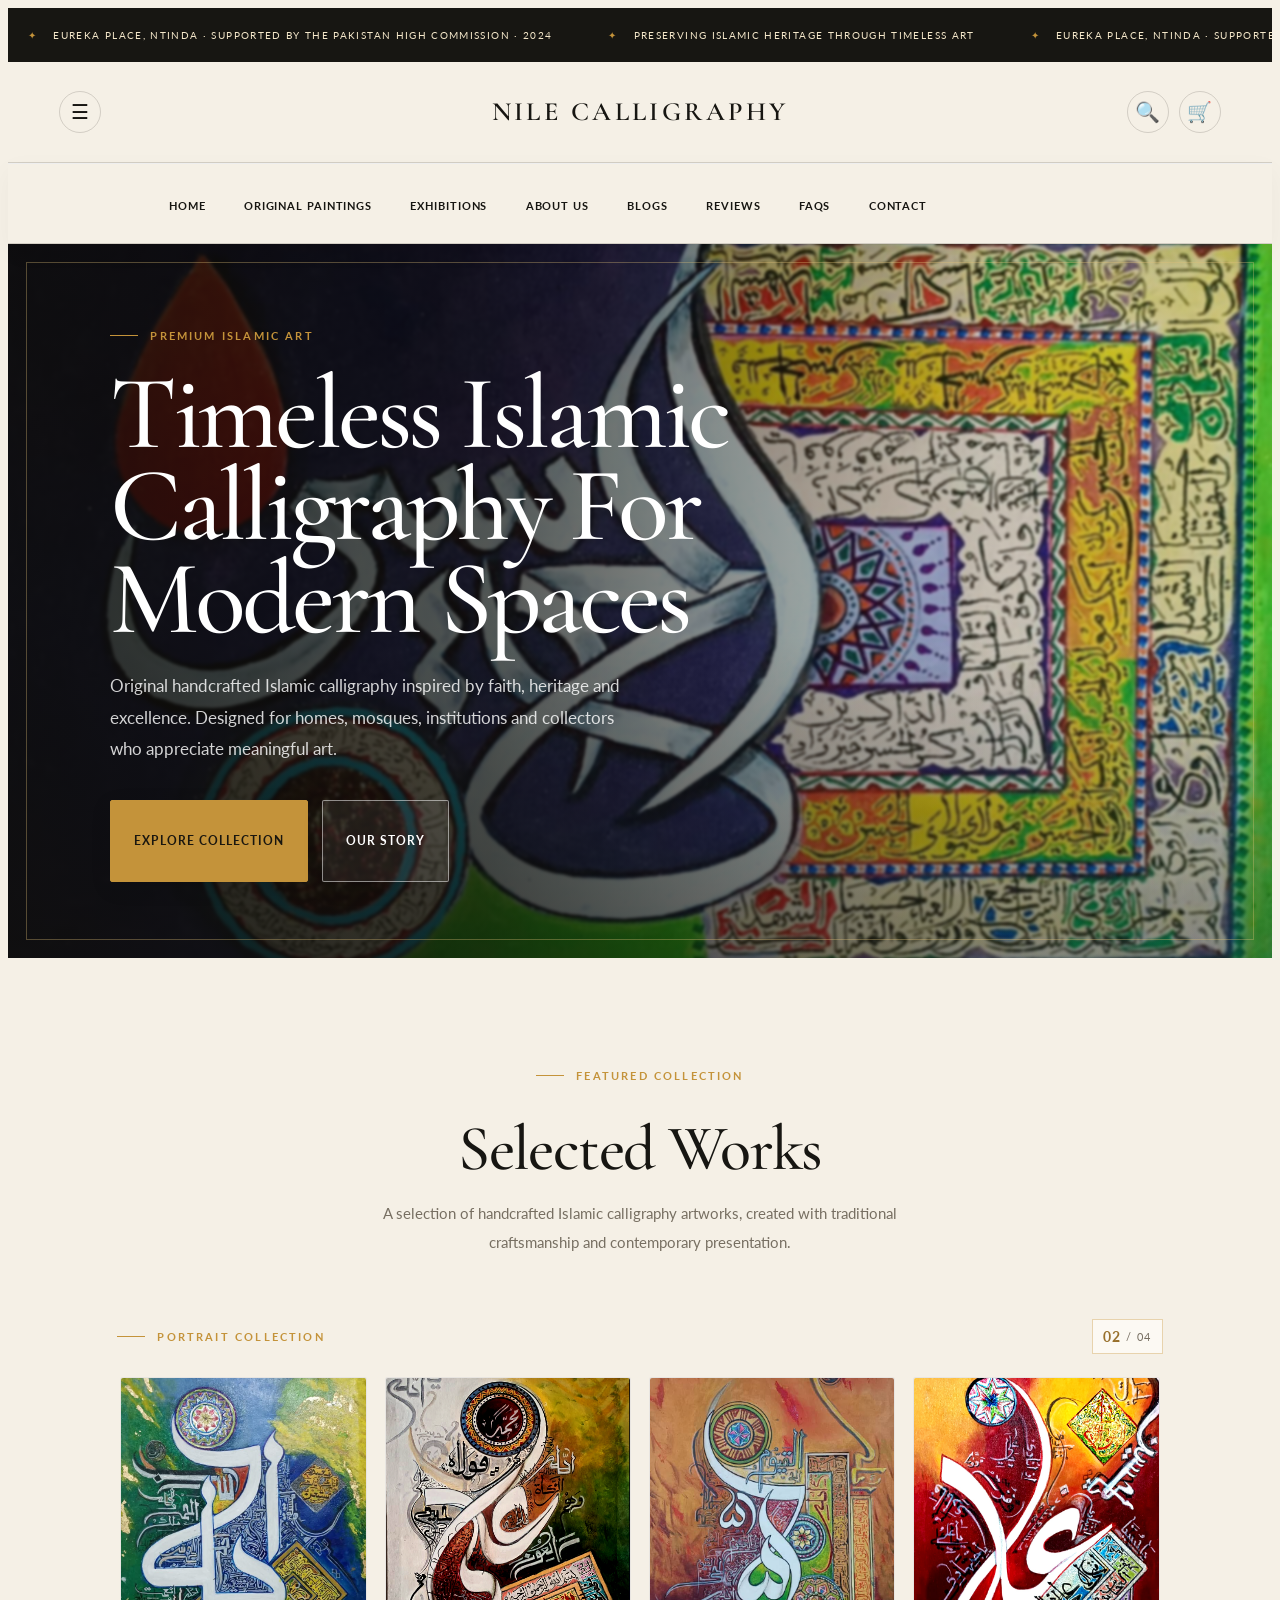
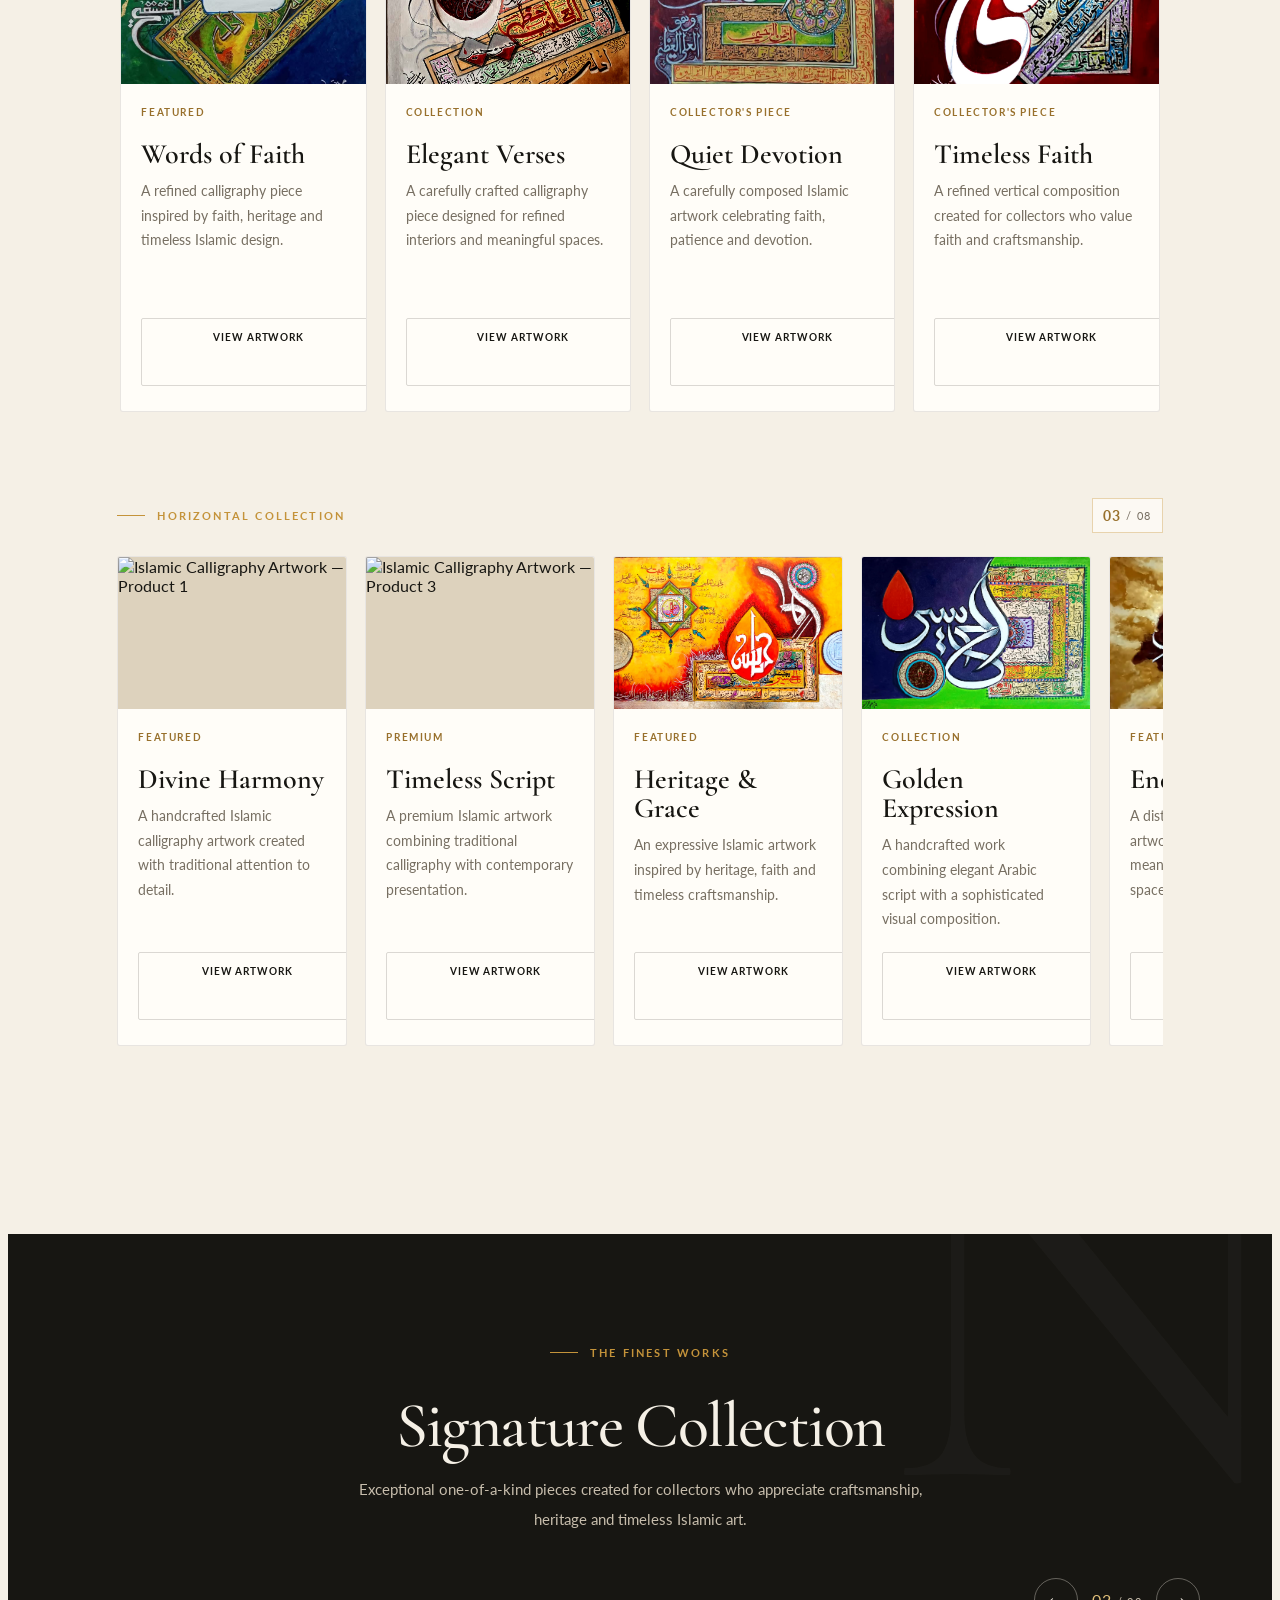
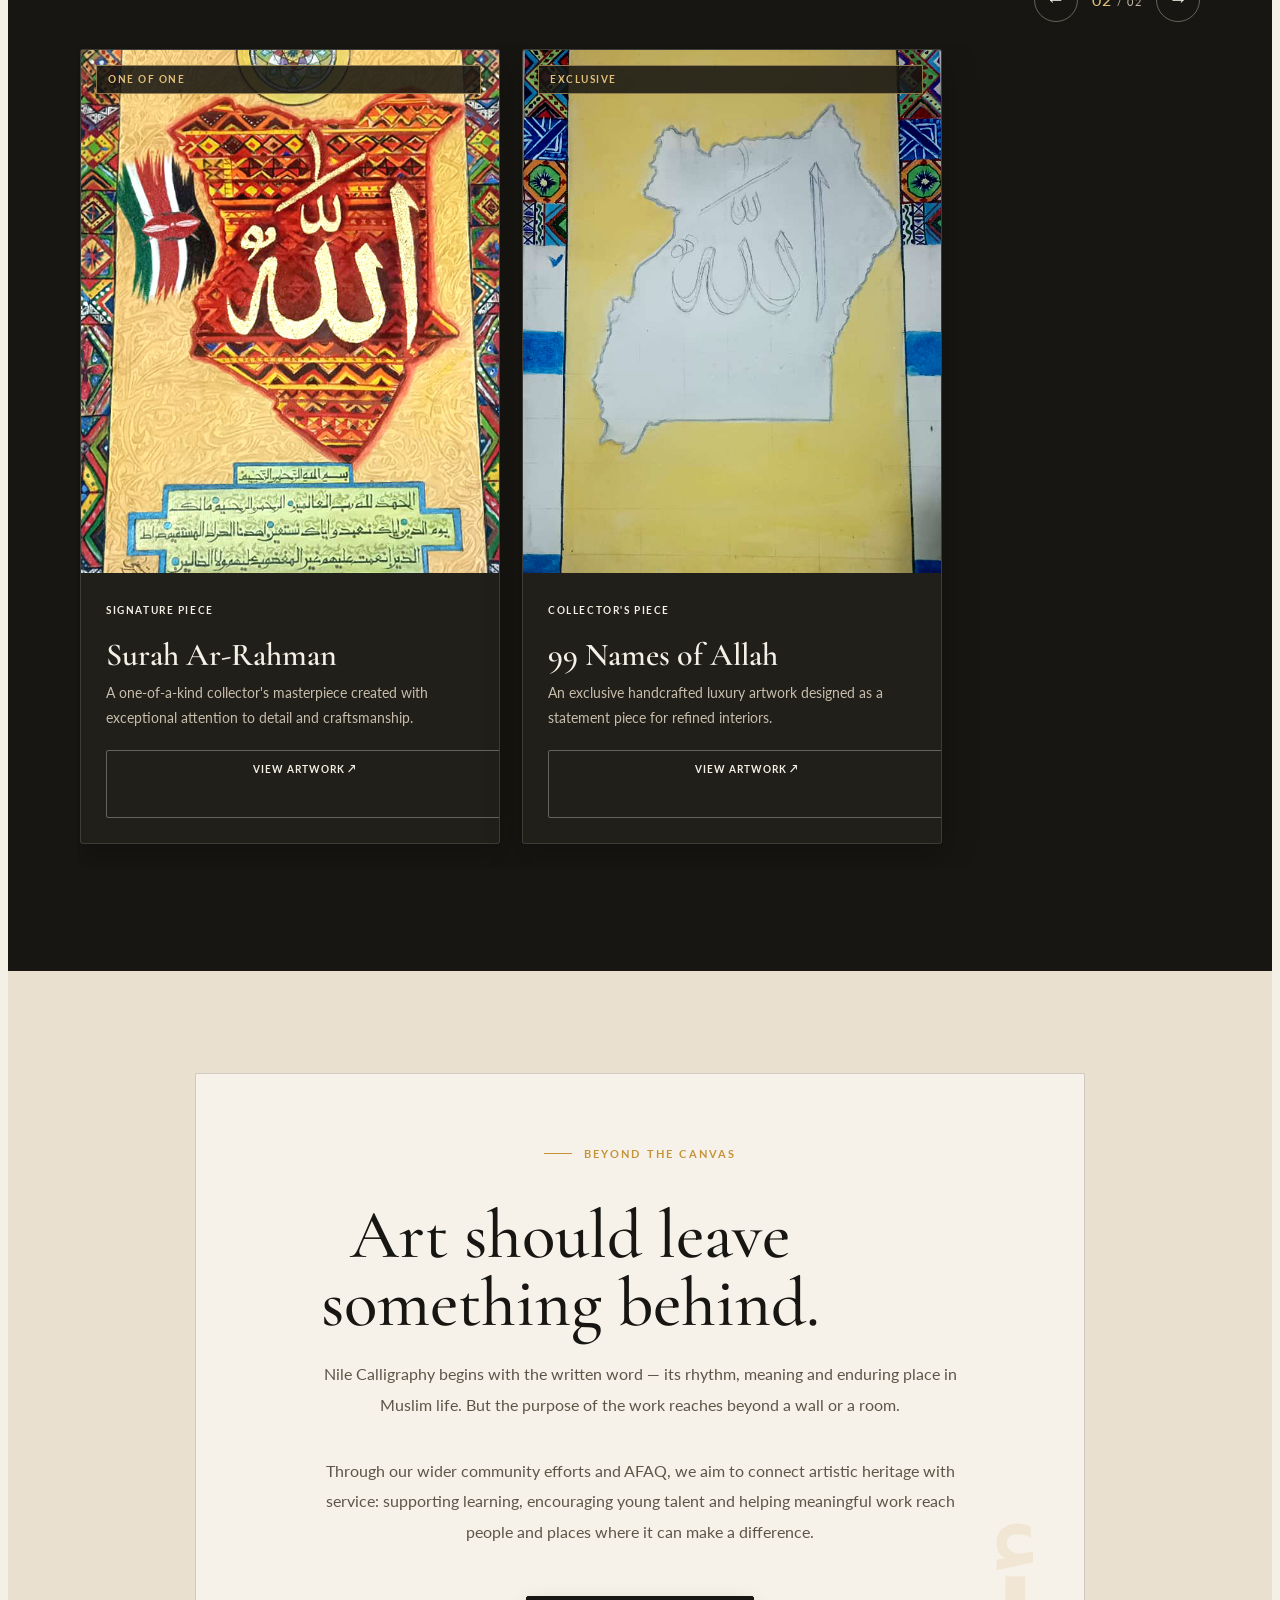
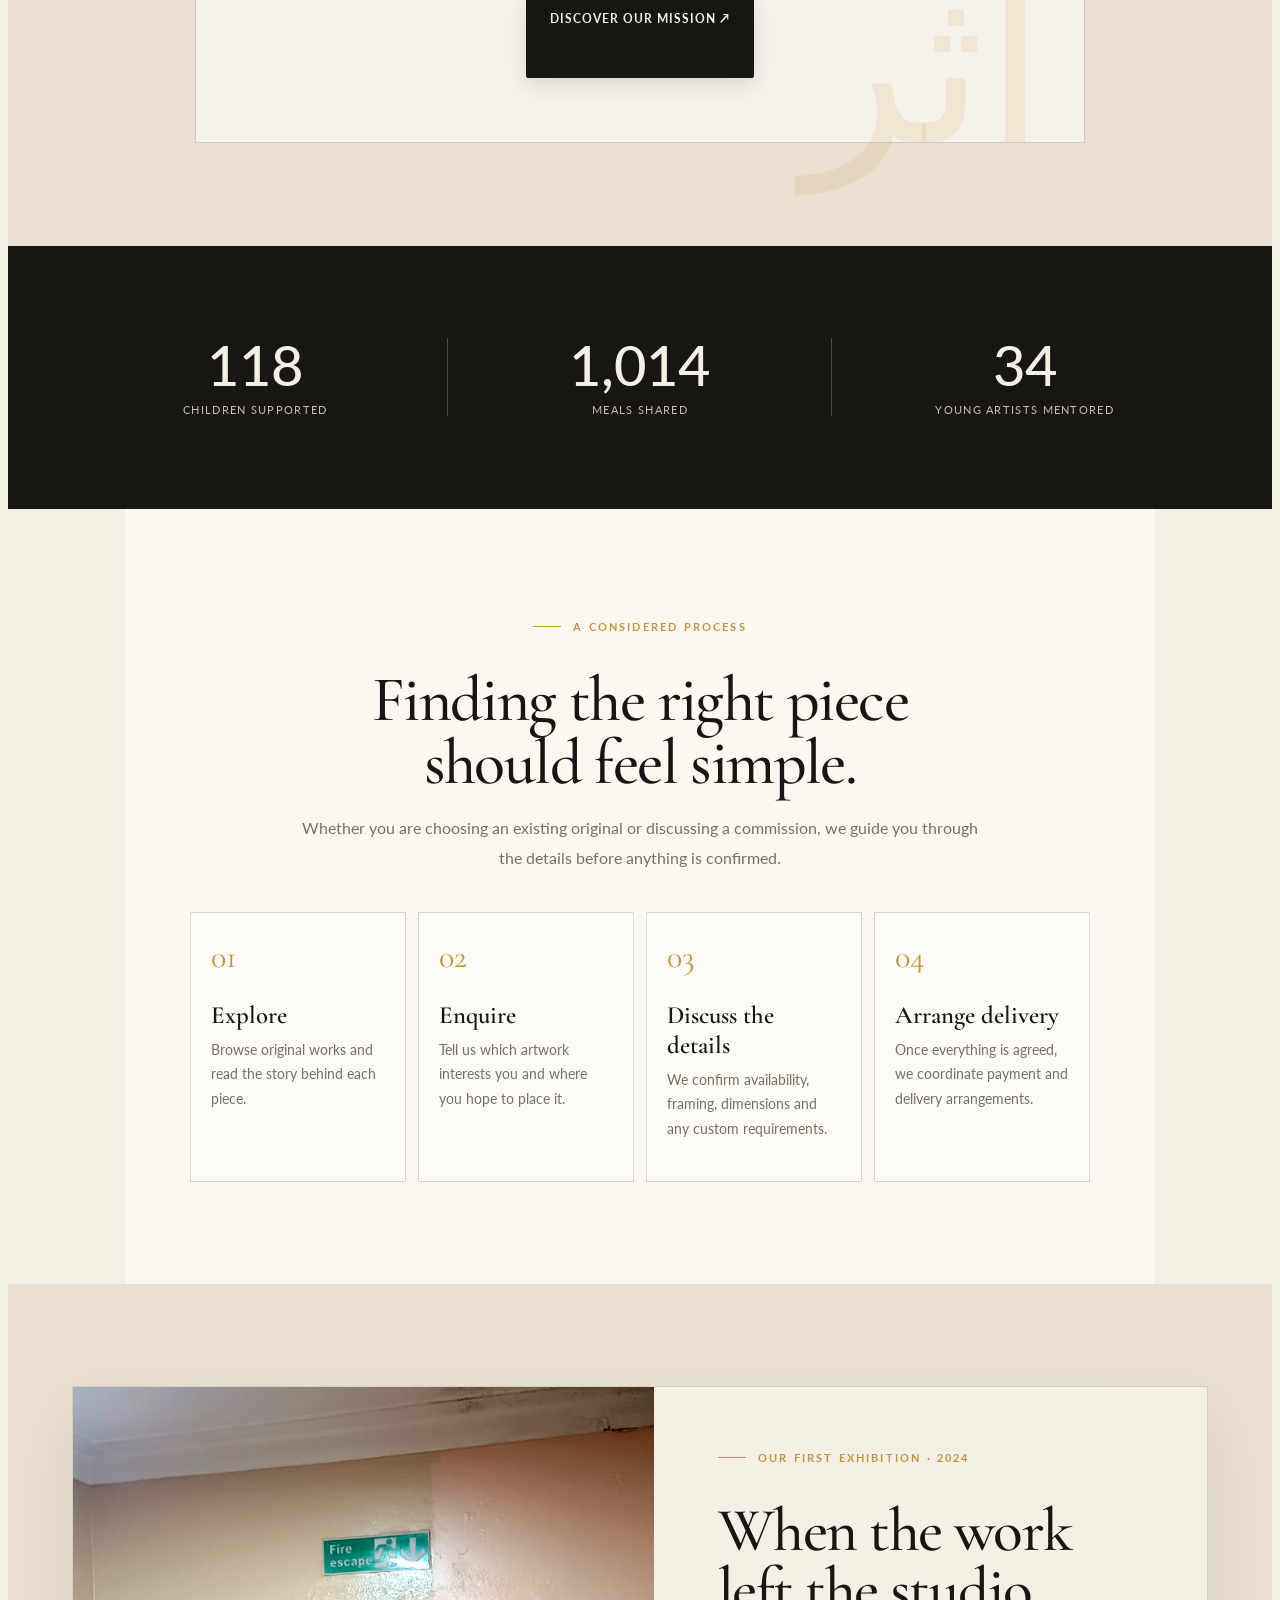
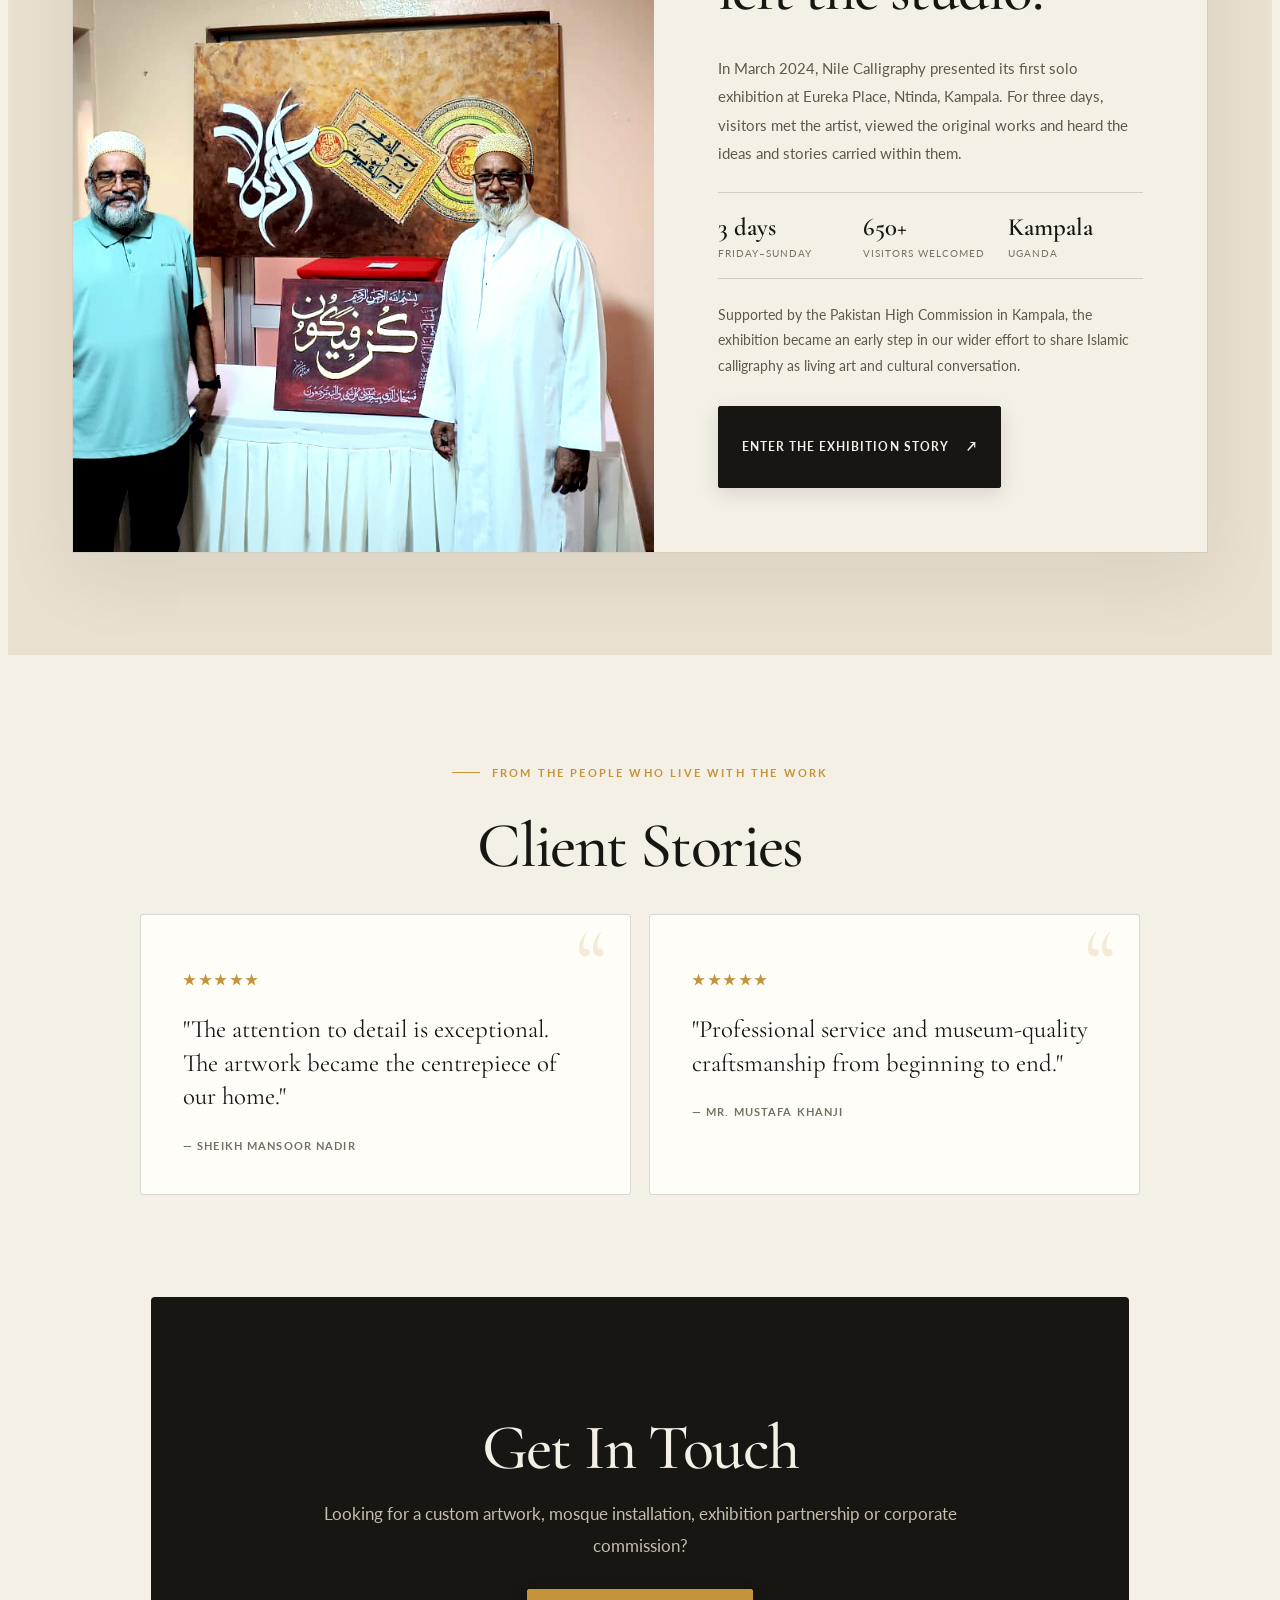
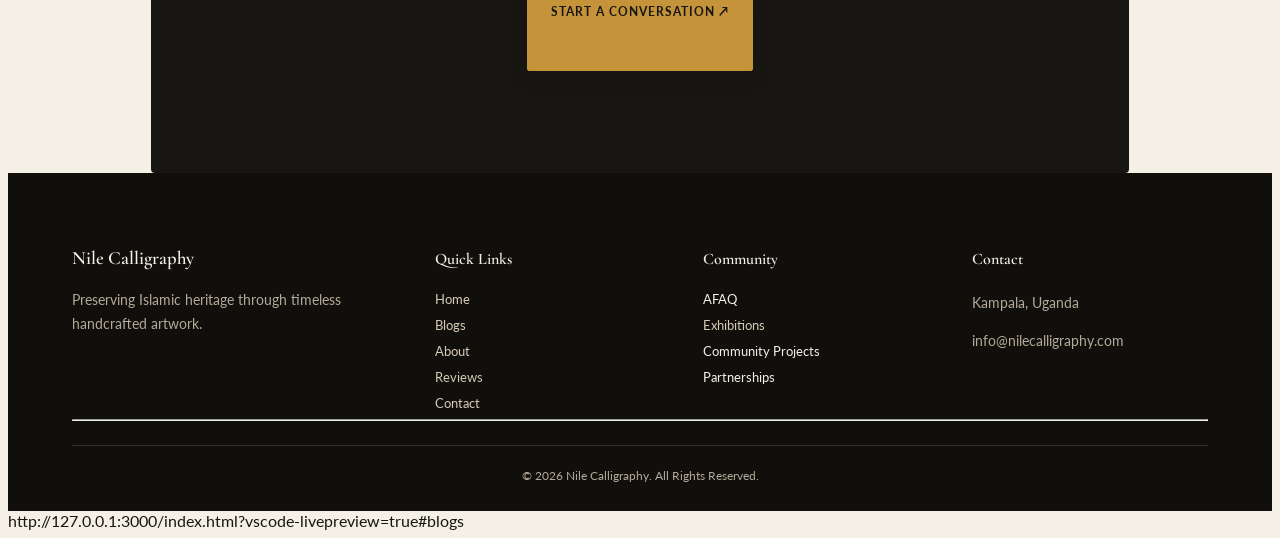
==== commit 34dce125: "Mobile navigation fixed" ====
--- a/index.html
+++ b/index.html
@@ -79,7 +79,17 @@
 </nav>
 <main>
 <!-- Hero -->
-<section aria-labelledby="hero-title" class="hero" id="home">
+<section aria-labelledby="hero-title" class="hero" id="home" data-hero-carousel>
+<div class="hero-bg-carousel" aria-hidden="true">
+<div class="hero-bg-slide is-active" style="background-image:url('images/product1.jpg')"></div>
+<div class="hero-bg-slide" style="background-image:url('images/product3.jpg')"></div>
+<div class="hero-bg-slide" style="background-image:url('images/product5.jpg')"></div>
+<div class="hero-bg-slide" style="background-image:url('images/product6.jpg')"></div>
+<div class="hero-bg-slide" style="background-image:url('images/product7.jpg')"></div>
+<div class="hero-bg-slide" style="background-image:url('images/product9.jpg')"></div>
+<div class="hero-bg-slide" style="background-image:url('images/product10.jpg')"></div>
+<div class="hero-bg-slide" style="background-image:url('images/product12.jpg')"></div>
+</div>
 <div class="hero-overlay">
 <div class="hero-content">
 <span class="hero-tag">
@@ -104,7 +114,7 @@
 
                     </p>
 <div class="hero-buttons">
-<a class="primary-btn" href="#shop">
+<a class="primary-btn" href="#collection">
 
                             Explore Collection
 
@@ -137,6 +147,7 @@
 <div class="artwork-row-section">
 <div class="artwork-row-header">
 <span class="section-tag">Portrait Collection</span>
+<span class="row-counter" data-row-counter="portrait" aria-live="polite"><span data-row-current>01</span><span aria-hidden="true"> / </span><span data-row-total>04</span></span>
 </div>
 <div class="artwork-row">
 <article class="gallery-card">
@@ -189,6 +200,7 @@
 <div class="artwork-row-section horizontal-artwork-section">
 <div class="artwork-row-header">
 <span class="section-tag">Horizontal Collection</span>
+<span class="row-counter" data-row-counter="horizontal" aria-live="polite"><span data-row-current>01</span><span aria-hidden="true"> / </span><span data-row-total>08</span></span>
 </div>
 <div class="artwork-row">
 <article class="gallery-card">
@@ -411,11 +423,7 @@
                         The artwork became the centrepiece of our home."
 
                     </p>
-<strong>
-
-                        — Client Name
-
-                    </strong>
+<strong>— Sheikh Mansoor Nadir</strong>
 </article>
 <article class="review-card" tabindex="0">
 <h3>★★★★★</h3>
@@ -425,11 +433,7 @@
                         craftsmanship from beginning to end."
 
                     </p>
-<strong>
-
-                        — Client Name
-
-                    </strong>
+<strong>— Mr. Mustafa Khanji</strong>
 </article>
 </div>
 </section>
--- a/css/responsive.css
+++ b/css/responsive.css
@@ -379,3 +379,40 @@
 @media (prefers-reduced-motion: reduce) {
   *, *::before, *::after { scroll-behavior: auto !important; animation-duration: .01ms !important; animation-iteration-count: 1 !important; transition-duration: .01ms !important; }
 }
+
+
+/* Mobile navigation availability across every standard content page.
+   Keep all main destinations visible immediately below the header instead of
+   hiding them behind a menu that visitors may never discover. */
+@media (max-width: 768px) {
+  body:not(.catalogue-page) nav {
+    display: block !important;
+    position: relative;
+    z-index: 40;
+    max-width: 100%;
+  }
+  body:not(.catalogue-page) nav ul {
+    display: flex !important;
+    flex-wrap: wrap;
+    justify-content: center;
+    align-items: center;
+    gap: 0 12px;
+    padding: 5px 10px 8px;
+    min-width: 0;
+  }
+  body:not(.catalogue-page) nav li {
+    flex: 0 0 auto;
+    border: 0;
+  }
+  body:not(.catalogue-page) nav a {
+    display: block;
+    white-space: normal;
+    padding: 9px 2px;
+    font-size: 10px;
+    line-height: 1.25;
+  }
+}
+@media (max-width: 380px) {
+  body:not(.catalogue-page) nav ul { gap: 0 8px; padding-left: 7px; padding-right: 7px; }
+  body:not(.catalogue-page) nav a { font-size: 9px; }
+}
--- a/css/homepage-premium.css
+++ b/css/homepage-premium.css
@@ -24,3 +24,42 @@
 nav#primary-nav a::after{content:"";position:absolute;left:0;right:0;bottom:-7px;height:1px;background:var(--nc-gold);transform:scaleX(0);transform-origin:left;transition:transform .25s ease}
 nav#primary-nav a:hover::after,nav#primary-nav a:focus-visible::after{transform:scaleX(1)}
 @media(prefers-reduced-motion:reduce){nav#primary-nav a::after{transition:none}}
+
+/* ============================================================
+   OPERATIONAL HOMEPAGE UPDATE — MOBILE NAV, HERO ROTATION,
+   AND VISIBLE COLLECTION PROGRESS
+   ============================================================ */
+.hero{background-image:none!important}
+.hero-bg-carousel{position:absolute;inset:-2%;z-index:-2;overflow:hidden;background:#242119}
+.hero-bg-slide{position:absolute;inset:0;background-position:center 44%;background-size:cover;background-repeat:no-repeat;opacity:0;transform:scale(1.035);filter:blur(1.4px);transition:opacity .75s ease,transform 5s ease}
+.hero-bg-slide.is-active{opacity:1;transform:scale(1)}
+.hero::before{z-index:-1}
+.hero::after{z-index:-1}
+.artwork-row-header{gap:16px}
+.row-counter{flex:0 0 auto;display:inline-flex;align-items:center;gap:5px;padding:8px 10px;border:1px solid rgba(196,147,58,.38);color:var(--nc-muted);font-size:.68rem;letter-spacing:.1em;font-variant-numeric:tabular-nums;background:rgba(255,253,248,.72)}
+.row-counter [data-row-current]{font-size:.9rem;color:#98702c;font-weight:700}
+.row-counter [data-row-total]{color:var(--nc-muted)}
+.gallery-card{position:relative}
+.gallery-card:focus-visible{outline:2px solid var(--nc-gold);outline-offset:3px}
+
+/* Keep every destination discoverable at the top of the home page on phones. */
+@media(max-width:640px){
+  nav#primary-nav{display:block!important;position:sticky;top:0;z-index:50;border-bottom:1px solid var(--nc-line);background:rgba(245,240,230,.98);backdrop-filter:blur(14px)}
+  nav#primary-nav ul{display:flex!important;flex-wrap:wrap;justify-content:center;align-items:stretch;gap:0 10px;padding:5px 10px 8px;max-width:100%;}
+  nav#primary-nav li{flex:0 0 auto;border:0;}
+  nav#primary-nav a{display:block;padding:9px 2px 8px;font-size:.57rem;letter-spacing:.035em;white-space:normal;line-height:1.2;}
+  nav#primary-nav a::after{bottom:2px;}
+  .menu-btn{display:none!important;}
+  .top-header{position:relative;}
+  .hero{min-height:calc(82svh - 120px);}
+  .hero-bg-slide{background-position:center center;}
+  .row-counter{font-size:.62rem;padding:7px 8px;}
+}
+@media(max-width:380px){
+  nav#primary-nav ul{gap:0 7px;padding-left:7px;padding-right:7px;}
+  nav#primary-nav a{font-size:.53rem;}
+  .artwork-row-header{align-items:flex-start;}
+}
+@media(prefers-reduced-motion:reduce){
+  .hero-bg-slide{transition:none;filter:none;transform:none;}
+}
